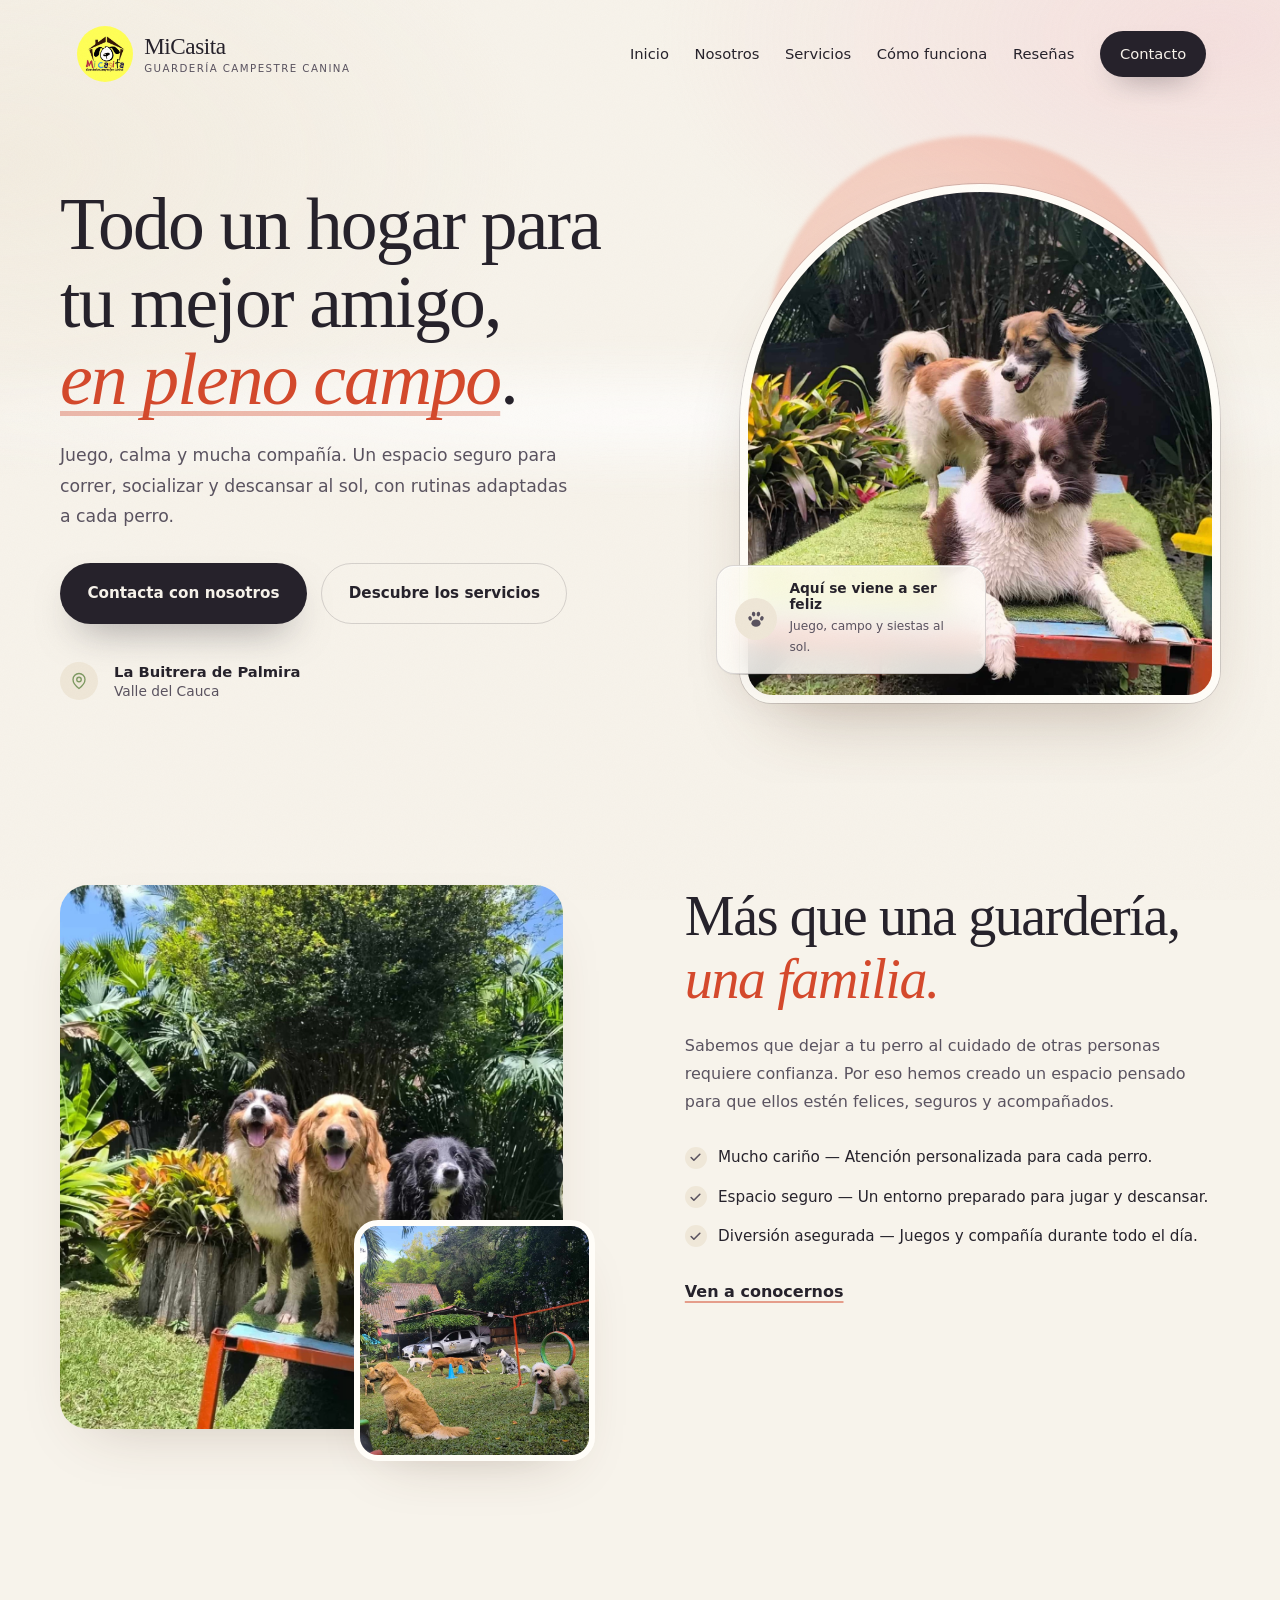
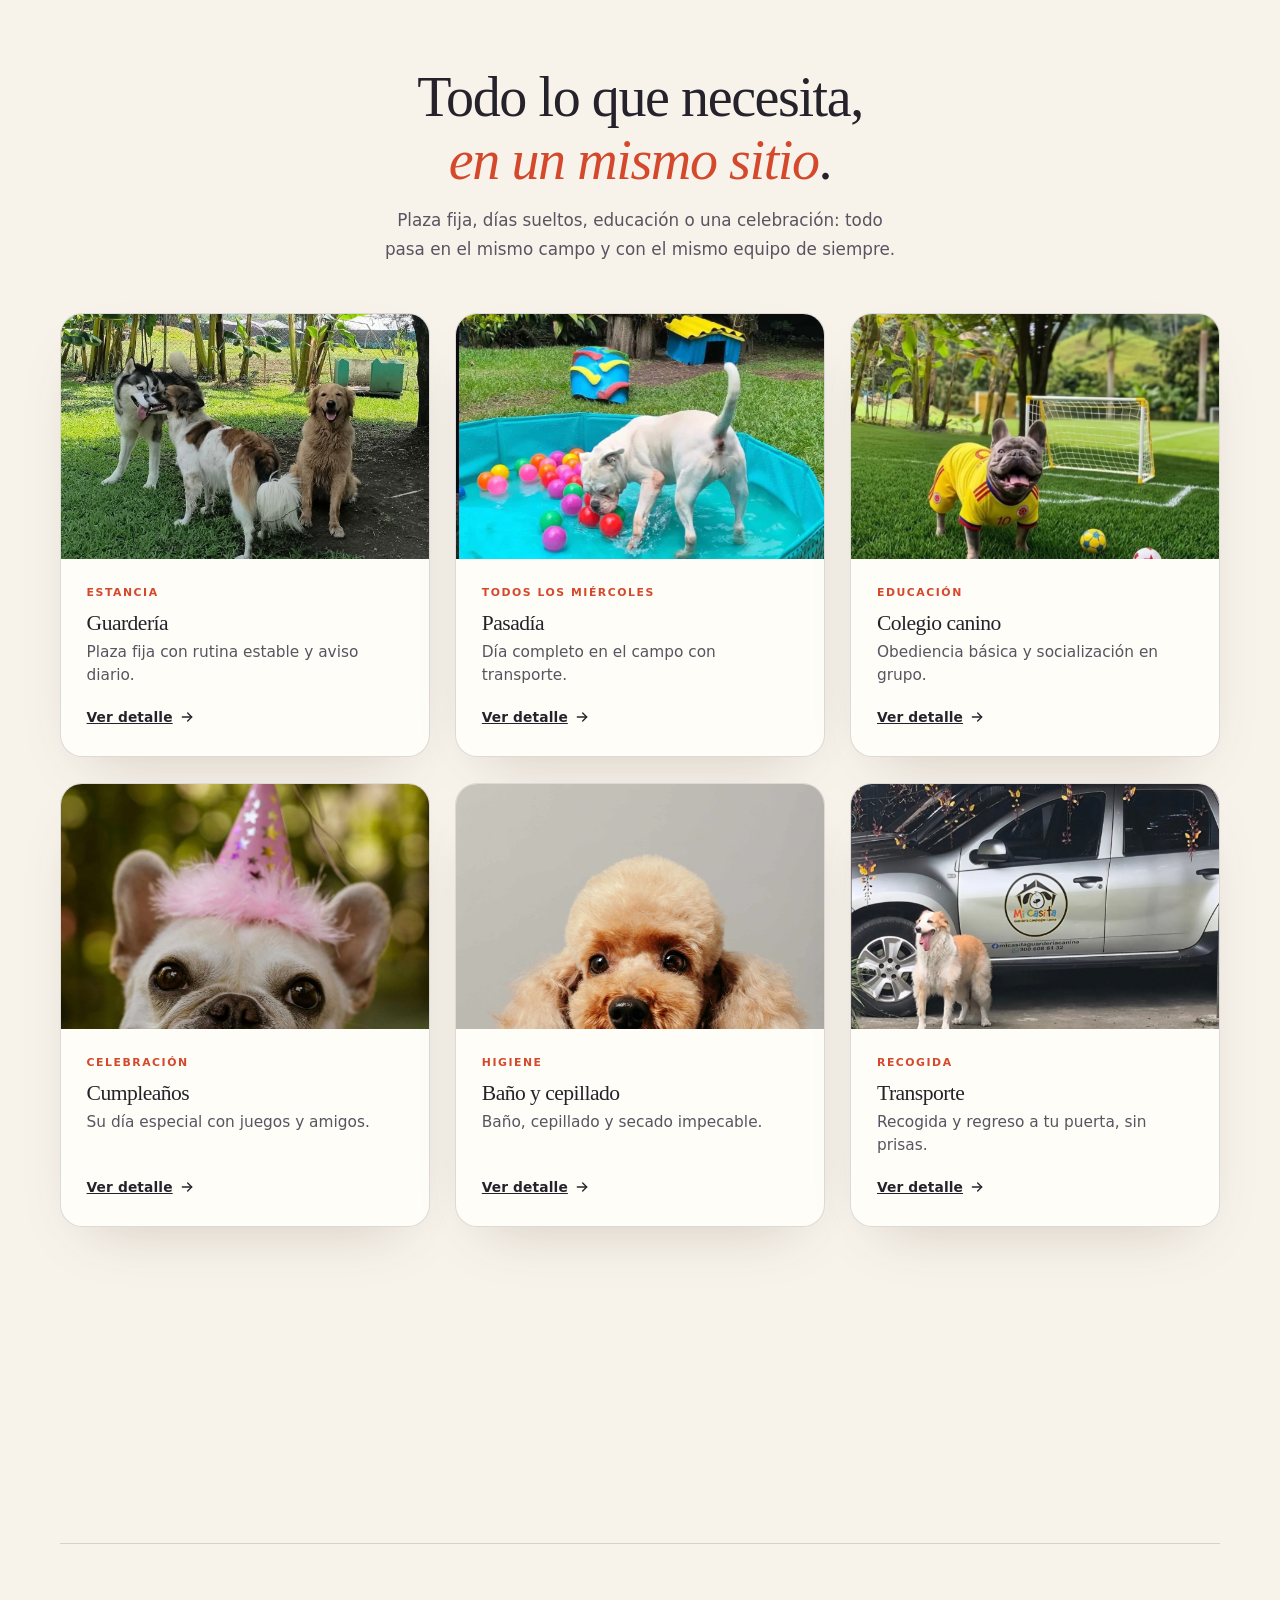
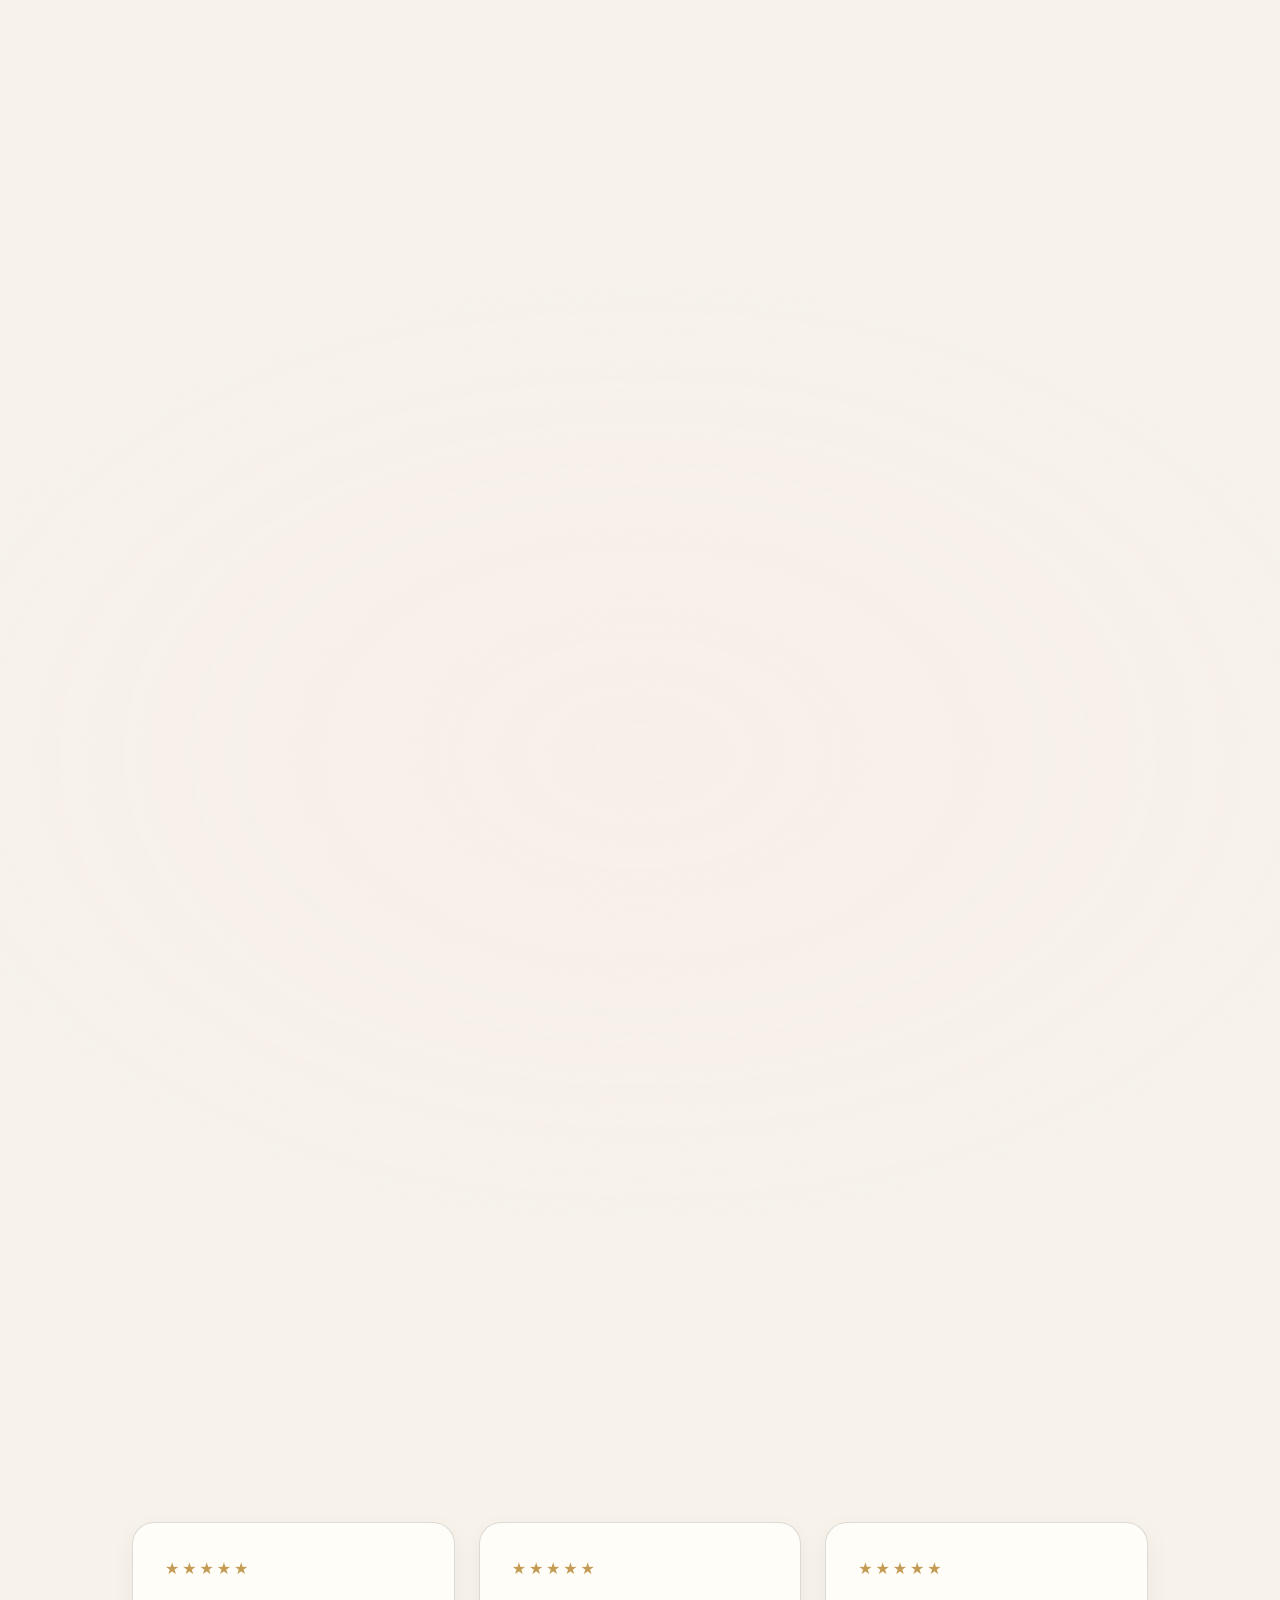
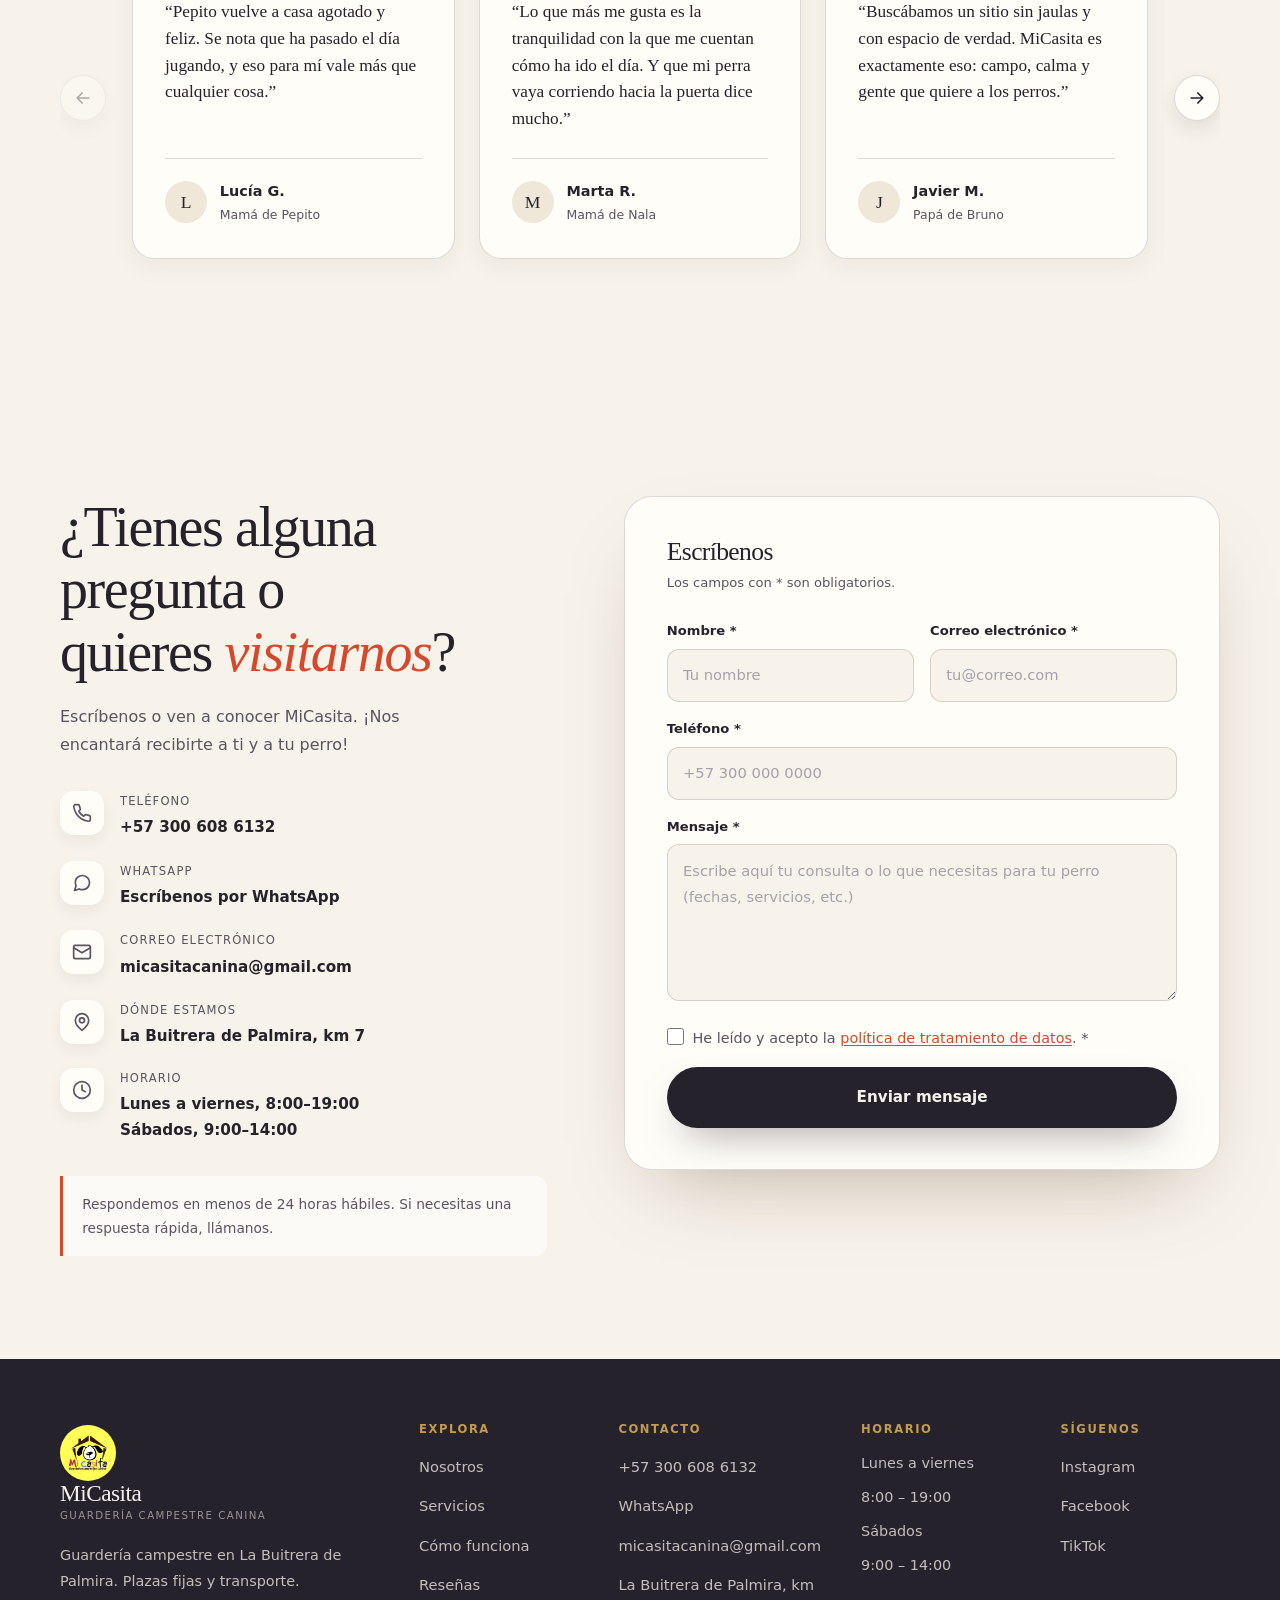
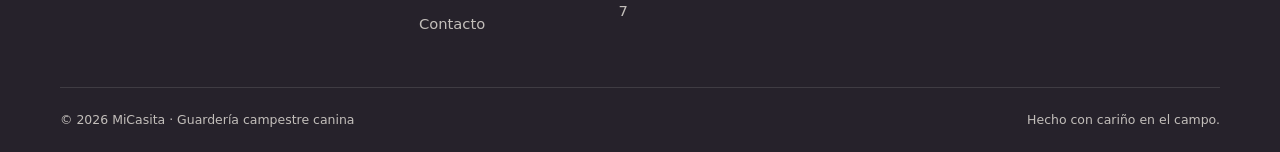
==== index.html @ db2c3cef "Web de MiCasita: portada, fichas de servicio y estilos" ====
<!DOCTYPE html>
<html lang="es">
<head>
  <meta charset="UTF-8">
  <meta name="viewport" content="width=device-width, initial-scale=1.0">
  <title>MiCasita · Guardería campestre canina en Palmira</title>
  <meta name="description" content="MiCasita es una guardería campestre canina en La Buitrera de Palmira, Valle del Cauca: días de campo, juego, cuidado y calma para tu perro.">
  <link rel="icon" href="imagenes/logo.jpeg" type="image/jpeg">
  <link rel="stylesheet" href="styles.css">
</head>
<body>
  <a class="skip-link" href="#contenido">Saltar al contenido</a>

  <!-- ===== Barra de navegación ===== -->
  <header class="header">
    <div class="container header__inner">
      <a class="logo" href="#inicio" aria-label="MiCasita, ir al inicio">
        <img class="logo__mark" src="imagenes/logo-circular.png" alt="" width="1564" height="1564">
        <span class="logo__text">
          <span class="logo__name">MiCasita</span>
          <span class="logo__tagline">Guardería campestre canina</span>
        </span>
      </a>

      <nav class="nav" id="menu-principal" aria-label="Navegación principal">
        <a href="#inicio">Inicio</a>
        <a href="#nosotros">Nosotros</a>
        <a href="#servicios">Servicios</a>
        <a href="#como-funciona">Cómo funciona</a>
        <a href="#resenas">Reseñas</a>
        <a class="nav__cta" href="#contacto">Contacto</a>
      </nav>

      <button class="nav-toggle" type="button" aria-expanded="false" aria-controls="menu-principal" aria-label="Abrir menú">
        <span class="nav-toggle__bar"></span>
        <span class="nav-toggle__bar"></span>
        <span class="nav-toggle__bar"></span>
      </button>
    </div>
  </header>

  <main id="contenido">
    <!-- ===== Hero ===== -->
    <section class="hero" id="inicio">
      <div class="container hero__grid">
        <div class="hero__content">
          <h1>Todo un hogar para tu mejor amigo, <span class="titulo-acento">en pleno campo</span>.</h1>
          <p class="hero__text">
            Juego, calma y mucha compañía. Un espacio seguro para correr, socializar
            y descansar al sol, con rutinas adaptadas a cada perro.
          </p>

          <div class="hero__actions">
            <a class="button button--primary" href="#contacto">
              Contacta con nosotros
            </a>
            <a class="button button--ghost" href="#servicios">Descubre los servicios</a>
          </div>

          <div class="hero__trust">
            <span class="hero__pin" aria-hidden="true">
              <svg viewBox="0 0 24 24" fill="none" stroke="currentColor" stroke-width="1.8" stroke-linecap="round" stroke-linejoin="round">
                <path d="M20 10c0 6-8 12-8 12s-8-6-8-12a8 8 0 0 1 16 0Z"/>
                <circle cx="12" cy="10" r="3"/>
              </svg>
            </span>

            <p>
              <strong>La Buitrera de Palmira</strong>
              Valle del Cauca
            </p>
          </div>
        </div>

        <div class="hero__media">
          <figure class="hero__photo">
            <img src="imagenes/hero.jpg" alt="Dos perros de MiCasita descansando sobre una plataforma de césped en el jardín" width="1295" height="1400">
          </figure>
          <div class="hero__card">
            <span class="hero__card-icon" aria-hidden="true">
              <svg viewBox="0 0 24 24" fill="currentColor">
                <ellipse cx="12" cy="16.5" rx="5" ry="4"/>
                <ellipse cx="5.6" cy="11.3" rx="1.9" ry="2.5" transform="rotate(-20 5.6 11.3)"/>
                <ellipse cx="9.4" cy="6.6" rx="1.9" ry="2.6" transform="rotate(-8 9.4 6.6)"/>
                <ellipse cx="14.6" cy="6.6" rx="1.9" ry="2.6" transform="rotate(8 14.6 6.6)"/>
                <ellipse cx="18.4" cy="11.3" rx="1.9" ry="2.5" transform="rotate(20 18.4 11.3)"/>
              </svg>
            </span>
            <div>
              <strong>Aquí se viene a ser feliz</strong>
              <span>Juego, campo y siestas al sol.</span>
            </div>
          </div>
        </div>
      </div>

    </section>

    <!-- ===== Quiénes somos ===== -->
    <section class="section about" id="nosotros">
      <div class="container about__grid">
        <div class="about__media" data-reveal>
          <figure class="about__photo about__photo--main">
            <img src="imagenes/nosotros.jpg" alt="Tres perros felices posando juntos en el jardín de MiCasita" width="1110" height="1200" loading="lazy">
          </figure>
          <figure class="about__photo about__photo--small">
            <img src="imagenes/pasoapaso.jpg" alt="Varios perros jugando y socializando en el espacio exterior de MiCasita" loading="lazy">
          </figure>
        </div>

        <div class="about__content" data-reveal>
          <h2><span class="about__title-line">Más que una guardería,</span><span class="about__title-line titulo-acento">una familia.</span></h2>
          <p>
            Sabemos que dejar a tu perro al cuidado de otras personas requiere confianza.
            Por eso hemos creado un espacio pensado para que ellos estén felices, seguros
            y acompañados.
          </p>


          <ul class="about__list">
            <li>
              <span class="check" aria-hidden="true">
                <svg viewBox="0 0 24 24" fill="none" stroke="currentColor" stroke-width="3" stroke-linecap="round" stroke-linejoin="round">
                  <path d="M20 6 9 17l-5-5"/>
                </svg>
              </span>
              Mucho cariño — Atención personalizada para cada perro.
            </li>
            <li>
              <span class="check" aria-hidden="true">
                <svg viewBox="0 0 24 24" fill="none" stroke="currentColor" stroke-width="3" stroke-linecap="round" stroke-linejoin="round">
                  <path d="M20 6 9 17l-5-5"/>
                </svg>
              </span>
              Espacio seguro — Un entorno preparado para jugar y descansar.
            </li>
            <li>
              <span class="check" aria-hidden="true">
                <svg viewBox="0 0 24 24" fill="none" stroke="currentColor" stroke-width="3" stroke-linecap="round" stroke-linejoin="round">
                  <path d="M20 6 9 17l-5-5"/>
                </svg>
              </span>
              Diversión asegurada — Juegos y compañía durante todo el día.
            </li>
          </ul>

          <a class="text-link" href="#contacto">
            Ven a conocernos
          </a>
        </div>
      </div>
    </section>

    <!-- ===== Servicios ===== -->
    <section class="section services" id="servicios">
      <div class="container">
        <div class="section__head section__head--center" data-reveal>
          <div>
            <h2>Todo lo que necesita,<br><span class="titulo-acento">en un mismo sitio</span>.</h2>
          </div>
          <p class="section__intro">
            Plaza fija, días sueltos, educación o una celebración: todo pasa en el
            mismo campo y con el mismo equipo de siempre.
          </p>
        </div>

        <div class="services__grid">
          <article class="service-card" data-reveal>
            <figure>
              <img src="imagenes/guarderia.jpg" alt="Perro sonriendo en el jardín de MiCasita" width="1200" height="927" loading="lazy">
            </figure>
            <div class="service-card__body">
              <span class="service-card__tag">Estancia</span>
              <h3>Guardería</h3>
              <p>Plaza fija con rutina estable y aviso diario.</p>
              <a class="service-card__link" href="servicio-guarderia.html" aria-label="Ver el detalle de Guardería">
                Ver detalle
                <svg viewBox="0 0 24 24" fill="none" stroke="currentColor" stroke-width="2" stroke-linecap="round" stroke-linejoin="round" aria-hidden="true">
                  <path d="M5 12h14"/>
                  <path d="m13 6 6 6-6 6"/>
                </svg>
              </a>
            </div>
          </article>

          <article class="service-card" data-reveal>
            <figure>
              <img src="imagenes/pasadia.jpg" alt="Perro jugando en una piscina de bolas en MiCasita" width="962" height="1000" loading="lazy">
            </figure>
            <div class="service-card__body">
              <span class="service-card__tag">Todos los miércoles</span>
              <h3>Pasadía</h3>
              <p>Día completo en el campo con transporte.</p>
              <a class="service-card__link" href="servicio-pasadia.html" aria-label="Ver el detalle de Pasadía">
                Ver detalle
                <svg viewBox="0 0 24 24" fill="none" stroke="currentColor" stroke-width="2" stroke-linecap="round" stroke-linejoin="round" aria-hidden="true">
                  <path d="M5 12h14"/>
                  <path d="m13 6 6 6-6 6"/>
                </svg>
              </a>
            </div>
          </article>

          <article class="service-card" data-reveal>
            <figure>
              <img src="imagenes/colegio.jpg" alt="Perro con camiseta amarilla en el campo de juego de MiCasita" width="1000" height="844" loading="lazy">
            </figure>
            <div class="service-card__body">
              <span class="service-card__tag">Educación</span>
              <h3>Colegio canino</h3>
              <p>Obediencia básica y socialización en grupo.</p>
              <a class="service-card__link" href="servicio-colegio-canino.html" aria-label="Ver el detalle de Colegio canino">
                Ver detalle
                <svg viewBox="0 0 24 24" fill="none" stroke="currentColor" stroke-width="2" stroke-linecap="round" stroke-linejoin="round" aria-hidden="true">
                  <path d="M5 12h14"/>
                  <path d="m13 6 6 6-6 6"/>
                </svg>
              </a>
            </div>
          </article>

          <article class="service-card" data-reveal>
            <figure>
              <img src="imagenes/cumpleanos.jpg" alt="Perro con un gorro de cumpleaños celebrando su día" width="669" height="1000" loading="lazy">
            </figure>
            <div class="service-card__body">
              <span class="service-card__tag">Celebración</span>
              <h3>Cumpleaños</h3>
              <p>Su día especial con juegos y amigos.</p>
              <a class="service-card__link" href="servicio-cumpleanos.html" aria-label="Ver el detalle de Cumpleaños">
                Ver detalle
                <svg viewBox="0 0 24 24" fill="none" stroke="currentColor" stroke-width="2" stroke-linecap="round" stroke-linejoin="round" aria-hidden="true">
                  <path d="M5 12h14"/>
                  <path d="m13 6 6 6-6 6"/>
                </svg>
              </a>
            </div>
          </article>

          <article class="service-card" data-reveal>
            <figure>
              <img src="imagenes/bano.jpg" alt="Perro recién peinado después de su baño en MiCasita" width="666" height="1000" loading="lazy">
            </figure>
            <div class="service-card__body">
              <span class="service-card__tag">Higiene</span>
              <h3>Baño y cepillado</h3>
              <p>Baño, cepillado y secado impecable.</p>
              <a class="service-card__link" href="servicio-bano-cepillado.html" aria-label="Ver el detalle de Baño y cepillado">
                Ver detalle
                <svg viewBox="0 0 24 24" fill="none" stroke="currentColor" stroke-width="2" stroke-linecap="round" stroke-linejoin="round" aria-hidden="true">
                  <path d="M5 12h14"/>
                  <path d="m13 6 6 6-6 6"/>
                </svg>
              </a>
            </div>
          </article>

          <article class="service-card" data-reveal>
            <figure>
              <img src="imagenes/transporte.jpg" alt="Camioneta de MiCasita aparcada junto al campo donde juegan los perros" width="1200" height="962" loading="lazy">
            </figure>
            <div class="service-card__body">
              <span class="service-card__tag">Recogida</span>
              <h3>Transporte</h3>
              <p>Recogida y regreso a tu puerta, sin prisas.</p>
              <a class="service-card__link" href="servicio-transporte.html" aria-label="Ver el detalle de Transporte">
                Ver detalle
                <svg viewBox="0 0 24 24" fill="none" stroke="currentColor" stroke-width="2" stroke-linecap="round" stroke-linejoin="round" aria-hidden="true">
                  <path d="M5 12h14"/>
                  <path d="m13 6 6 6-6 6"/>
                </svg>
              </a>
            </div>
          </article>
        </div>
      </div>
    </section>

    <!-- ===== Beneficios ===== -->
    <section class="section benefits">
      <div class="container">
        <div class="section__head section__head--center" data-reveal>
          <h2>Así son sus días <span class="titulo-acento">en el campo</span>.</h2>
        </div>

        <ul class="feature-grid">
          <li data-reveal>
            <article class="feature-card">
              <span class="feature-card__icon" aria-hidden="true">
                <svg viewBox="0 0 24 24" fill="none" stroke="currentColor" stroke-width="1.8" stroke-linecap="round" stroke-linejoin="round">
                  <path d="M7 16a4 4 0 0 1-.6-7.95 5 5 0 0 1 9.7 1.1A3.5 3.5 0 0 1 17 16H7Z"/>
                  <path d="M12 16v5"/>
                </svg>
              </span>
              <h3>Amplios espacios verdes</h3>
              <p>Campo abierto para correr, explorar y descansar a la sombra.</p>
            </article>
          </li>

          <li data-reveal>
            <article class="feature-card">
              <span class="feature-card__icon" aria-hidden="true">
                <svg viewBox="0 0 24 24" fill="none" stroke="currentColor" stroke-width="1.8" stroke-linecap="round" stroke-linejoin="round">
                  <path d="M20.8 5.9a5 5 0 0 0-7.1 0L12 7.6l-1.7-1.7a5 5 0 0 0-7.1 7.1L12 21l8.8-8a5 5 0 0 0 0-7.1Z"/>
                </svg>
              </span>
              <h3>Rutinas adaptadas</h3>
              <p>Grupos pequeños y actividad ajustada a su edad y su energía.</p>
            </article>
          </li>

          <li data-reveal>
            <article class="feature-card">
              <span class="feature-card__icon" aria-hidden="true">
                <svg viewBox="0 0 24 24" fill="currentColor">
                  <ellipse cx="12" cy="16.5" rx="5" ry="4"/>
                  <ellipse cx="5.6" cy="11.3" rx="1.9" ry="2.5" transform="rotate(-20 5.6 11.3)"/>
                  <ellipse cx="9.4" cy="6.6" rx="1.9" ry="2.6" transform="rotate(-8 9.4 6.6)"/>
                  <ellipse cx="14.6" cy="6.6" rx="1.9" ry="2.6" transform="rotate(8 14.6 6.6)"/>
                  <ellipse cx="18.4" cy="11.3" rx="1.9" ry="2.5" transform="rotate(20 18.4 11.3)"/>
                </svg>
              </span>
              <h3>Juegos, socialización y mucho cariño</h3>
              <p>Juego con otros perros y mimos de sobra durante todo el día.</p>
            </article>
          </li>

          <li data-reveal>
            <article class="feature-card">
              <span class="feature-card__icon" aria-hidden="true">
                <svg viewBox="0 0 24 24" fill="none" stroke="currentColor" stroke-width="1.8" stroke-linecap="round" stroke-linejoin="round">
                  <path d="M14.5 5h-5L8 7H5a2 2 0 0 0-2 2v9a2 2 0 0 0 2 2h14a2 2 0 0 0 2-2V9a2 2 0 0 0-2-2h-3l-1.5-2Z"/>
                  <circle cx="12" cy="13" r="3.5"/>
                </svg>
              </span>
              <h3>Te enviamos fotos y videos</h3>
              <p>Al final del día recibes imágenes suyas para ver cómo lo ha pasado.</p>
            </article>
          </li>
        </ul>
      </div>
    </section>

    <!-- ===== Cómo funciona ===== -->
    <section class="section how" id="como-funciona">
      <div class="container how__grid">
        <div class="how__media" data-reveal>
          <img src="imagenes/pasoapaso.jpg" alt="Perros corriendo y jugando juntos en el campo de MiCasita" loading="lazy">
        </div>

        <div class="how__content" data-reveal>
          <h2>Cómo funciona, <span class="titulo-acento">paso a paso</span>.</h2>
          <p class="how__intro">
            Sin letra pequeña. Nos cuentas qué necesita tu perro, lo conocemos,
            viene un día de prueba gratis y, si encaja, eliges sus días.
          </p>

          <ol class="steps">
            <li>
              <span class="steps__num" aria-hidden="true">01</span>
              <div>
                <h3>Escríbenos</h3>
                <p>Cuéntanos su edad, su carácter y los días que necesitas. Respondemos en menos de 24 horas hábiles.</p>
              </div>
            </li>
            <li>
              <span class="steps__num" aria-hidden="true">02</span>
              <div>
                <h3>Visita y horarios</h3>
                <p>Ven con él a La Buitrera unos 30 minutos. Te enseñamos el espacio, las rutinas y los precios.</p>
              </div>
            </li>
            <li>
              <span class="steps__num" aria-hidden="true">03</span>
              <div>
                <h3>Día de prueba</h3>
                <p>Una jornada corta y gratuita, sin transporte. Lo traes tú y al recogerlo te contamos cómo ha ido.</p>
              </div>
            </li>
            <li>
              <span class="steps__num" aria-hidden="true">04</span>
              <div>
                <h3>Elige sus días</h3>
                <p>Fijamos plaza, pasadías y, si lo necesitas, transporte. Los cambios se avisan por WhatsApp.</p>
              </div>
            </li>
          </ol>

          <a class="button button--honey" href="#contacto">Quiero empezar</a>
        </div>
      </div>
    </section>

    <!-- ===== Reseñas ===== -->
    <section class="section reviews" id="resenas">
      <div class="container">
        <div class="section__head section__head--center" data-reveal>
          <h2>Familias que ya son <span class="titulo-acento">de la casa</span>.</h2>
          <p class="section__intro">
            Opiniones de personas que confiaron en nosotros y de perros
            que ahora vienen con ganas.
          </p>
        </div>

        <div class="carousel">
          <div class="carousel__track" id="reviews-track" role="region" aria-roledescription="carrusel" aria-label="Reseñas de clientes" tabindex="0">
            <figure class="review">
              <div class="review__stars" aria-hidden="true">★★★★★</div>
              <span class="sr-only">5 de 5 estrellas</span>
              <blockquote>
                “Pepito vuelve a casa agotado y feliz. Se nota que ha pasado el día
                jugando, y eso para mí vale más que cualquier cosa.”
              </blockquote>
              <figcaption>
                <span class="review__avatar" aria-hidden="true">L</span>
                <div>
                  <strong>Lucía G.</strong>
                  <span>Mamá de Pepito</span>
                </div>
              </figcaption>
            </figure>

            <figure class="review">
              <div class="review__stars" aria-hidden="true">★★★★★</div>
              <span class="sr-only">5 de 5 estrellas</span>
              <blockquote>
                “Lo que más me gusta es la tranquilidad con la que me cuentan cómo
                ha ido el día. Y que mi perra vaya corriendo hacia la puerta dice mucho.”
              </blockquote>
              <figcaption>
                <span class="review__avatar" aria-hidden="true">M</span>
                <div>
                  <strong>Marta R.</strong>
                  <span>Mamá de Nala</span>
                </div>
              </figcaption>
            </figure>

            <figure class="review">
              <div class="review__stars" aria-hidden="true">★★★★★</div>
              <span class="sr-only">5 de 5 estrellas</span>
              <blockquote>
                “Buscábamos un sitio sin jaulas y con espacio de verdad. MiCasita
                es exactamente eso: campo, calma y gente que quiere a los perros.”
              </blockquote>
              <figcaption>
                <span class="review__avatar" aria-hidden="true">J</span>
                <div>
                  <strong>Javier M.</strong>
                  <span>Papá de Bruno</span>
                </div>
              </figcaption>
            </figure>

            <figure class="review">
              <div class="review__stars" aria-hidden="true">★★★★★</div>
              <span class="sr-only">5 de 5 estrellas</span>
              <blockquote>
                “Es la primera vez que dejo a Lola y no he podido estar más
                tranquila. Me contaron cómo había ido el día y volvió feliz.”
              </blockquote>
              <figcaption>
                <span class="review__avatar" aria-hidden="true">C</span>
                <div>
                  <strong>Carmen P.</strong>
                  <span>Mamá de Lola</span>
                </div>
              </figcaption>
            </figure>

            <figure class="review">
              <div class="review__stars" aria-hidden="true">★★★★★</div>
              <span class="sr-only">5 de 5 estrellas</span>
              <blockquote>
                “Un sitio precioso y un trato increíble. Se nota que aman lo que
                hacen y que los perros están a gusto.”
              </blockquote>
              <figcaption>
                <span class="review__avatar" aria-hidden="true">D</span>
                <div>
                  <strong>Diego S.</strong>
                  <span>Papá de Rocco</span>
                </div>
              </figcaption>
            </figure>

            <figure class="review">
              <div class="review__stars" aria-hidden="true">★★★★★</div>
              <span class="sr-only">5 de 5 estrellas</span>
              <blockquote>
                “Canela es mayor y necesita calma. Se adaptaron a su ritmo desde
                el primer día y eso se agradece muchísimo.”
              </blockquote>
              <figcaption>
                <span class="review__avatar" aria-hidden="true">E</span>
                <div>
                  <strong>Elena V.</strong>
                  <span>Mamá de Canela</span>
                </div>
              </figcaption>
            </figure>
          </div>

          <div class="carousel__controls">
            <button type="button" class="carousel__button carousel__button--prev" aria-label="Reseña anterior" aria-controls="reviews-track">
              <svg viewBox="0 0 24 24" fill="none" stroke="currentColor" stroke-width="2" stroke-linecap="round" stroke-linejoin="round" aria-hidden="true">
                <path d="M19 12H5M11 18l-6-6 6-6"/>
              </svg>
            </button>
            <button type="button" class="carousel__button carousel__button--next" aria-label="Reseña siguiente" aria-controls="reviews-track">
              <svg viewBox="0 0 24 24" fill="none" stroke="currentColor" stroke-width="2" stroke-linecap="round" stroke-linejoin="round" aria-hidden="true">
                <path d="M5 12h14M13 6l6 6-6 6"/>
              </svg>
            </button>
          </div>
        </div>
      </div>
    </section>

    <!-- ===== Contacto ===== -->
    <section class="section contact" id="contacto">
      <div class="container contact__grid">
        <div class="contact__info" data-reveal>
          <h2>¿Tienes alguna pregunta o quieres <span class="titulo-acento">visitarnos</span>?</h2>
          <p>
            Escríbenos o ven a conocer MiCasita. ¡Nos encantará
            recibirte a ti y a tu perro!
          </p>

          <ul class="contact__details">
            <li>
              <span class="contact__icon" aria-hidden="true">
                <svg viewBox="0 0 24 24" fill="none" stroke="currentColor" stroke-width="2" stroke-linecap="round" stroke-linejoin="round">
                  <path d="M22 16.92v3a2 2 0 0 1-2.18 2 19.79 19.79 0 0 1-8.63-3.07 19.5 19.5 0 0 1-6-6 19.79 19.79 0 0 1-3.07-8.67A2 2 0 0 1 4.11 2h3a2 2 0 0 1 2 1.72c.13.96.36 1.9.7 2.81a2 2 0 0 1-.45 2.11L8.09 9.91a16 16 0 0 0 6 6l1.27-1.27a2 2 0 0 1 2.11-.45c.91.34 1.85.57 2.81.7A2 2 0 0 1 22 16.92z"/>
                </svg>
              </span>
              <div>
                <span>Teléfono</span>
                <a href="tel:+573006086132">+57 300 608 6132</a>
              </div>
            </li>
            <li>
              <span class="contact__icon" aria-hidden="true">
                <svg viewBox="0 0 24 24" fill="none" stroke="currentColor" stroke-width="2" stroke-linecap="round" stroke-linejoin="round">
                  <path d="M21 11.5a8.38 8.38 0 0 1-.9 3.8 8.5 8.5 0 0 1-7.6 4.7 8.38 8.38 0 0 1-3.8-.9L3 21l1.9-5.7a8.38 8.38 0 0 1-.9-3.8 8.5 8.5 0 0 1 4.7-7.6 8.38 8.38 0 0 1 3.8-.9h.5a8.48 8.48 0 0 1 8 8z"/>
                </svg>
              </span>
              <div>
                <span>WhatsApp</span>
                <a href="https://wa.me/573006086132" target="_blank" rel="noopener noreferrer">Escríbenos por WhatsApp</a>
              </div>
            </li>
            <li>
              <span class="contact__icon" aria-hidden="true">
                <svg viewBox="0 0 24 24" fill="none" stroke="currentColor" stroke-width="2" stroke-linecap="round" stroke-linejoin="round">
                  <rect x="2" y="4" width="20" height="16" rx="2"/>
                  <path d="m22 7-10 6L2 7"/>
                </svg>
              </span>
              <div>
                <span>Correo electrónico</span>
                <a href="mailto:micasitacanina@gmail.com">micasitacanina@gmail.com</a>
              </div>
            </li>
            <li>
              <span class="contact__icon" aria-hidden="true">
                <svg viewBox="0 0 24 24" fill="none" stroke="currentColor" stroke-width="2" stroke-linecap="round" stroke-linejoin="round">
                  <path d="M20 10c0 6-8 12-8 12s-8-6-8-12a8 8 0 0 1 16 0Z"/>
                  <circle cx="12" cy="10" r="3"/>
                </svg>
              </span>
              <div>
                <span>Dónde estamos</span>
                <p><a href="https://www.google.com/maps/search/?api=1&query=La+Buitrera+de+Palmira,+km+7,+Palmira,+Valle+del+Cauca" target="_blank" rel="noopener noreferrer">La Buitrera de Palmira, km 7</a></p>
              </div>
            </li>
            <li>
              <span class="contact__icon" aria-hidden="true">
                <svg viewBox="0 0 24 24" fill="none" stroke="currentColor" stroke-width="2" stroke-linecap="round" stroke-linejoin="round">
                  <circle cx="12" cy="12" r="10"/>
                  <path d="M12 6v6l4 2"/>
                </svg>
              </span>
              <div>
                <span>Horario</span>
                <p>Lunes a viernes, 8:00–19:00<br>Sábados, 9:00–14:00</p>
              </div>
            </li>
          </ul>

          <div class="contact__note">
            <p>Respondemos en menos de 24 horas hábiles. Si necesitas una respuesta rápida, llámanos.</p>
          </div>
        </div>

        <div class="contact__form-wrap" data-reveal>
          <form class="contact__form" id="contact-form" novalidate>
            <h3>Escríbenos</h3>
            <p class="contact__form-intro">Los campos con * son obligatorios.</p>

            <div class="form-row">
              <div class="field">
                <label for="nombre">Nombre <span aria-hidden="true">*</span></label>
                <input type="text" id="nombre" name="nombre" autocomplete="name" placeholder="Tu nombre" aria-describedby="error-nombre" required>
                <p class="field__error" id="error-nombre" aria-live="polite"></p>
              </div>

              <div class="field">
                <label for="correo">Correo electrónico <span aria-hidden="true">*</span></label>
                <input type="email" id="correo" name="correo" autocomplete="email" placeholder="tu@correo.com" aria-describedby="error-correo" required>
                <p class="field__error" id="error-correo" aria-live="polite"></p>
              </div>
            </div>

            <div class="field">
              <label for="telefono">Teléfono <span aria-hidden="true">*</span></label>
              <input type="tel" id="telefono" name="telefono" autocomplete="tel" placeholder="+57 300 000 0000" aria-describedby="error-telefono" required>
              <p class="field__error" id="error-telefono" aria-live="polite"></p>
            </div>

            <div class="field">
              <label for="mensaje">Mensaje <span aria-hidden="true">*</span></label>
              <textarea id="mensaje" name="mensaje" rows="5" placeholder="Escribe aquí tu consulta o lo que necesitas para tu perro (fechas, servicios, etc.)" aria-describedby="error-mensaje" required></textarea>
              <p class="field__error" id="error-mensaje" aria-live="polite"></p>
            </div>

            <div class="field field--check">
              <label class="check-line" for="acepto">
                <input type="checkbox" id="acepto" name="acepto" aria-describedby="error-acepto" required>
                <span>He leído y acepto la <a href="politica-de-datos.html">política de tratamiento de datos</a>. <span aria-hidden="true">*</span></span>
              </label>
              <p class="field__error" id="error-acepto" aria-live="polite"></p>
            </div>

            <button type="submit" class="button button--primary button--full">
              Enviar mensaje
            </button>

            <div class="form__success" id="form-success" role="status" aria-live="polite" tabindex="-1" hidden>
              <svg viewBox="0 0 24 24" fill="none" stroke="currentColor" stroke-width="2.5" stroke-linecap="round" stroke-linejoin="round" aria-hidden="true">
                <path d="M20 6 9 17l-5-5"/>
              </svg>
              <p id="success-text"></p>
            </div>
          </form>
        </div>
      </div>
    </section>
  </main>

  <!-- ===== Pie de página ===== -->
  <footer class="footer">
    <div class="container footer__grid">
      <div class="footer__brand">
        <a class="logo logo--footer" href="#inicio" aria-label="MiCasita, ir al inicio">
          <img class="logo__mark" src="imagenes/logo-circular.png" alt="" width="1564" height="1564">
          <span class="logo__text">
            <span class="logo__name">MiCasita</span>
            <span class="logo__tagline">Guardería campestre canina</span>
          </span>
        </a>
        <p>
          Guardería campestre en La Buitrera de Palmira.
          Plazas fijas y transporte.
        </p>
      </div>

      <div>
        <h3>Explora</h3>
        <ul>
          <li><a href="#nosotros">Nosotros</a></li>
          <li><a href="#servicios">Servicios</a></li>
          <li><a href="#como-funciona">Cómo funciona</a></li>
          <li><a href="#resenas">Reseñas</a></li>
          <li><a href="#contacto">Contacto</a></li>
        </ul>
      </div>

      <div>
        <h3>Contacto</h3>
        <ul>
          <li><a href="tel:+573006086132">+57 300 608 6132</a></li>
          <li><a href="https://wa.me/573006086132" target="_blank" rel="noopener noreferrer">WhatsApp</a></li>
          <li><a href="mailto:micasitacanina@gmail.com">micasitacanina@gmail.com</a></li>
          <li><a href="https://www.google.com/maps/search/?api=1&query=La+Buitrera+de+Palmira,+km+7,+Palmira,+Valle+del+Cauca" target="_blank" rel="noopener noreferrer">La Buitrera de Palmira, km 7</a></li>
        </ul>
      </div>

      <div>
        <h3>Horario</h3>
        <ul>
          <li>Lunes a viernes</li>
          <li>8:00 – 19:00</li>
          <li>Sábados</li>
          <li>9:00 – 14:00</li>
        </ul>
      </div>

      <div>
        <h3>Síguenos</h3>
        <ul class="footer__social">
          <li><a href="https://www.instagram.com/micasitacanina/" target="_blank" rel="noopener noreferrer">Instagram</a></li>
          <li><a href="https://www.facebook.com/micasitaguarderiacanina/?ref=NONE_xav_ig_profile_page_web#" target="_blank" rel="noopener noreferrer">Facebook</a></li>
          <li><a href="https://www.tiktok.com/search?q=micasitacanina&t=1794128139464" target="_blank" rel="noopener noreferrer">TikTok</a></li>
        </ul>
      </div>
    </div>
    <div class="container footer__bottom">
      <p>© 2026 MiCasita · Guardería campestre canina</p>
      <p>Hecho con cariño en el campo.</p>
    </div>
  </footer>

  <script src="app.js"></script>
</body>
</html>
---- styles.css ----
/* ============================================================
   MiCasita · Guardería campestre canina
   Estilos generales, componentes y diseño adaptable.
   ============================================================ */

/* ---------- 1. Variables y ajustes básicos ---------- */
:root {
  /* Paleta de papel y tinta */
  --papel: #f7f3eb;
  --papel-hondo: #efe7d8;
  --tarjeta: #fffdf8;
  --tinta: #26222b;
  --tinta-suave: #5a5360;
  --tinta-tenue: #8c8490;

  /* Acentos */
  --bermellon: #d4492c;
  --bermellon-suave: #f6d9cf;
  --rosa: #f2b9c6;
  --rosa-suave: #fbe9ed;
  --oliva: #7e9a62;
  --oro: #c39b52;

  /* Nombres anteriores, ahora apuntan a la paleta nueva */
  --crema: var(--papel);
  --blanco: var(--tarjeta);
  --arena: var(--papel-hondo);
  --verde-suave: var(--papel-hondo);
  --verde-bosque: var(--tinta);
  --verde: var(--tinta-suave);
  --miel: var(--bermellon);
  --amarillo-logo: var(--bermellon);
  --terracota: var(--bermellon);
  --coral: var(--bermellon);

  --borde: rgba(38, 34, 43, 0.16);
  --sombra: 0 1px 0 #fffc inset, 0 24px 60px -32px rgba(84, 52, 30, 0.28);
  --sombra-alta: 0 1px 0 #fffc inset, 0 36px 80px -36px rgba(84, 52, 30, 0.38);
  --radio: 22px;
  --container: 1160px;

  /* Curvas de animación */
  --curva: cubic-bezier(0.16, 1, 0.3, 1);
  --curva-suave: cubic-bezier(0.65, 0, 0.35, 1);
}

* {
  box-sizing: border-box;
}

html {
  scroll-behavior: smooth;
  background: var(--papel);
}

body {
  margin: 0;
  font-family: "Avenir Next", "Hiragino Maru Gothic ProN", "Segoe UI", system-ui, -apple-system, sans-serif;
  color: var(--tinta);
  background: transparent;
  line-height: 1.75;
  overflow-x: clip;
  -webkit-font-smoothing: antialiased;
}

/* Luz de fondo difusa: una sola mancha cálida arriba a la derecha sobre el papel. */
body::after {
  content: "";
  position: fixed;
  inset: 0;
  z-index: -1;
  pointer-events: none;
  background:
    radial-gradient(70% 55% at 95% 4%, rgba(242, 185, 198, 0.32), transparent 62%),
    radial-gradient(60% 50% at 0% 18%, rgba(239, 231, 216, 0.55), transparent 70%);
}

/* Textura de papel: un ruido muy suave sobre toda la página. */
body::before {
  content: "";
  position: fixed;
  inset: 0;
  z-index: 100;
  pointer-events: none;
  opacity: 0.32;
  mix-blend-mode: multiply;
  background-image: url("data:image/svg+xml,%3Csvg xmlns='http://www.w3.org/2000/svg' width='220' height='220'%3E%3Cfilter id='n'%3E%3CfeTurbulence type='fractalNoise' baseFrequency='0.85' numOctaves='3' stitchTiles='stitch'/%3E%3CfeColorMatrix values='0 0 0 0 0.45 0 0 0 0 0.36 0 0 0 0 0.27 0 0 0 0.09 0'/%3E%3C/filter%3E%3Crect width='100%25' height='100%25' filter='url(%23n)'/%3E%3C/svg%3E");
}

img {
  display: block;
  max-width: 100%;
}

h1,
h2,
h3 {
  margin: 0 0 1rem;
  font-family: Georgia, "Times New Roman", serif;
  font-weight: 400;
  line-height: 1.12;
  letter-spacing: -0.025em;
  text-wrap: balance;
}

h1,
h2 {
  color: var(--verde-bosque);
}

h1 {
  font-size: clamp(2.9rem, 6vw, 4.6rem);
  line-height: 1.05;
}

h2 {
  font-size: clamp(2.3rem, 4.4vw, 3.5rem);
}

h3 {
  font-size: 1.35rem;
}

p {
  margin: 0 0 1rem;
}

a {
  color: inherit;
}

em {
  font-style: italic;
}

.titulo-acento {
  color: var(--coral);
  font-style: italic;
}

button,
input,
textarea {
  font: inherit;
}

[hidden] {
  display: none !important;
}

:focus-visible {
  outline: 2px solid var(--bermellon);
  outline-offset: 3px;
  border-radius: 6px;
}

::selection {
  background: var(--rosa);
  color: var(--tinta);
}

section[id] {
  scroll-margin-top: 100px;
}

.container {
  width: min(calc(100% - 2.5rem), var(--container));
  margin-inline: auto;
}

.sr-only {
  position: absolute;
  width: 1px;
  height: 1px;
  padding: 0;
  margin: -1px;
  overflow: hidden;
  clip: rect(0, 0, 0, 0);
  white-space: nowrap;
  border: 0;
}

.skip-link {
  position: absolute;
  top: -100px;
  left: 1rem;
  z-index: 100;
  padding: 0.75rem 1rem;
  border-radius: 999px;
  background: var(--verde-bosque);
  color: var(--crema);
  text-decoration: none;
  font-weight: 600;
}

.skip-link:focus {
  top: 1rem;
}

/* ---------- 2. Barra de navegación ---------- */
.header {
  position: sticky;
  top: 0;
  z-index: 50;
  padding-top: 14px;
  background: transparent;
}

.header__inner {
  display: flex;
  align-items: center;
  justify-content: space-between;
  gap: 1.5rem;
  padding: 0.7rem 0.8rem 0.7rem 1rem;
  border: 1px solid transparent;
  border-radius: 999px;
  transition: background 0.5s var(--curva), border-color 0.5s var(--curva),
    box-shadow 0.5s var(--curva);
}

/* Al desplazarse, la cabecera se convierte en una píldora de cristal. */
.header.is-scrolled .header__inner {
  border-color: var(--borde);
  background: rgba(255, 253, 248, 0.78);
  box-shadow: 0 16px 40px -28px rgba(84, 52, 30, 0.45);
  -webkit-backdrop-filter: blur(16px) saturate(150%);
  backdrop-filter: blur(16px) saturate(150%);
}

.logo {
  display: inline-flex;
  align-items: center;
  gap: 0.7rem;
  text-decoration: none;
}

.logo__mark {
  width: 56px;
  height: 56px;
  flex-shrink: 0;
  border-radius: 50%;
  background: var(--amarillo-logo);
  object-fit: cover;
}

.logo__text {
  display: flex;
  flex-direction: column;
  line-height: 1.1;
}

.logo__name {
  font-family: Georgia, "Times New Roman", serif;
  font-size: 1.45rem;
  letter-spacing: -0.02em;
  color: var(--verde-bosque);
}

.logo__tagline {
  margin-top: 0.25rem;
  font-size: 0.64rem;
  text-transform: uppercase;
  letter-spacing: 0.14em;
  color: var(--tinta-suave);
}

.nav {
  display: flex;
  align-items: center;
  gap: 1.6rem;
}

.nav a {
  position: relative;
  padding: 0.25rem 0;
  font-size: 0.92rem;
  font-weight: 500;
  text-decoration: none;
}

.nav a:not(.nav__cta)::after {
  content: "";
  position: absolute;
  right: 0;
  bottom: -2px;
  left: 0;
  height: 1px;
  background: var(--oro);
  transform: scaleX(0);
  transform-origin: left;
  transition: transform 0.5s var(--curva);
}

.nav a:not(.nav__cta):hover::after,
.nav a:not(.nav__cta):focus-visible::after {
  transform: scaleX(1);
}

.nav__cta {
  padding: 0.62rem 1.25rem !important;
  border-radius: 999px;
  background: var(--tinta);
  color: var(--papel) !important;
  box-shadow: 0 14px 30px -16px rgba(38, 34, 43, 0.6);
  transition: background 0.3s ease, transform 0.5s var(--curva),
    box-shadow 0.5s var(--curva);
}

.nav__cta:hover {
  background: #3a3540;
  transform: translateY(-2px);
  box-shadow: 0 20px 40px -18px rgba(38, 34, 43, 0.65);
}

/* Botón de menú móvil: en escritorio no se muestra. */
.nav-toggle {
  display: none;
  flex-direction: column;
  gap: 5px;
  align-items: center;
  justify-content: center;
  width: 44px;
  height: 44px;
  margin-left: auto;
  padding: 0;
  border: 1px solid var(--borde);
  border-radius: 999px;
  background: rgba(255, 253, 248, 0.85);
  cursor: pointer;
}

.nav-toggle__bar {
  display: block;
  width: 18px;
  height: 1.5px;
  border-radius: 2px;
  background: var(--tinta);
  transition: transform 0.4s var(--curva), opacity 0.3s ease;
}

.nav-toggle[aria-expanded="true"] .nav-toggle__bar:nth-child(1) {
  transform: translateY(6.5px) rotate(45deg);
}

.nav-toggle[aria-expanded="true"] .nav-toggle__bar:nth-child(2) {
  opacity: 0;
}

.nav-toggle[aria-expanded="true"] .nav-toggle__bar:nth-child(3) {
  transform: translateY(-6.5px) rotate(-45deg);
}


/* ---------- 3. Hero ---------- */
.hero {
  position: relative;
  isolation: isolate;
  overflow: clip;
  padding: clamp(3rem, 7vw, 6rem) 0 5rem;
  background: transparent;
}

/* Niebla suave que se desplaza lentamente por el fondo. */
.hero::after {
  content: "";
  position: absolute;
  z-index: 0;
  top: 36%;
  left: -20%;
  width: 140%;
  height: 150px;
  border-radius: 50%;
  background: radial-gradient(closest-side, rgba(255, 255, 255, 0.8), transparent);
  filter: blur(12px);
  animation: deriva 28s var(--curva-suave) infinite alternate;
}


/* Sol cálido que respira detrás de la fotografía. */
.hero::before {
  content: "";
  position: absolute;
  z-index: 0;
  top: 6%;
  right: 8%;
  width: clamp(240px, 32vw, 440px);
  aspect-ratio: 1;
  border-radius: 50%;
  background: radial-gradient(circle at 38% 36%, #f7c2b2, #ee9a82 55%, #e67d64);
  opacity: 0.45;
  filter: blur(2px);
  animation: respirar 9s var(--curva-suave) infinite alternate;
}

.hero__grid {
  position: relative;
  z-index: 1;
  display: grid;
  grid-template-columns: 1.05fr 0.95fr;
  gap: clamp(2rem, 6vw, 5rem);
  align-items: center;
}

.hero__content {
  max-width: 620px;
}

.eyebrow {
  display: inline-flex;
  align-items: center;
  gap: 0.55rem;
  margin-bottom: 1.2rem;
  font-size: 0.72rem;
  font-weight: 700;
  color: var(--verde);
}

.eyebrow__dot {
  width: 8px;
  height: 8px;
  border-radius: 50%;
  background: var(--coral);
}

.hero h1 {
  margin-bottom: 1.4rem;
  color: var(--verde-bosque);
}



.hero__text {
  max-width: 520px;
  margin-bottom: 2rem;
  font-size: 1.08rem;
  color: var(--tinta-suave);
}

.hero__actions {
  display: flex;
  flex-wrap: wrap;
  gap: 0.9rem;
  margin-bottom: 2.4rem;
}

.button {
  display: inline-flex;
  align-items: center;
  justify-content: center;
  gap: 0.55rem;
  padding: 1rem 1.65rem;
  border: 1px solid transparent;
  border-radius: 999px;
  font-size: 0.95rem;
  font-weight: 600;
  text-decoration: none;
  cursor: pointer;
  transition: transform 0.5s var(--curva), box-shadow 0.5s var(--curva),
    background 0.3s ease, color 0.3s ease, border-color 0.3s ease;
}

.button svg {
  width: 18px;
  height: 18px;
}

.button--primary {
  background: var(--tinta);
  color: var(--papel);
  box-shadow: 0 18px 40px -18px rgba(38, 34, 43, 0.55);
}

.button--primary:hover {
  background: #3a3540;
  box-shadow: 0 26px 50px -20px rgba(38, 34, 43, 0.6);
  transform: translateY(-2px);
}

.button--primary:active {
  transform: translateY(0) scale(0.98);
}

.button--ghost {
  border-color: var(--borde);
  background: transparent;
  color: var(--tinta);
}

.button--ghost:hover {
  border-color: var(--tinta);
  background: rgba(38, 34, 43, 0.04);
  transform: translateY(-2px);
}

.button--honey {
  background: var(--bermellon);
  color: var(--tarjeta);
}

.button--honey:hover {
  background: #c03f24;
  transform: translateY(-2px);
}


.button--full {
  width: 100%;
}

.button:disabled {
  cursor: wait;
  opacity: 0.75;
  transform: none;
}

.hero__trust {
  display: flex;
  align-items: center;
  gap: 1rem;
}

/* Ubicación: chincheta en un círculo suave y el dato al lado. */
.hero__pin {
  display: grid;
  width: 38px;
  height: 38px;
  flex-shrink: 0;
  place-items: center;
  border-radius: 50%;
  background: var(--papel-hondo);
  color: var(--oliva);
}

.hero__pin svg {
  width: 18px;
  height: 18px;
}

.hero__trust p {
  margin: 0;
  font-size: 0.86rem;
  line-height: 1.35;
  color: var(--tinta-suave);
}

.hero__trust strong {
  display: block;
  font-size: 0.92rem;
  color: var(--verde-bosque);
}

.hero__media {
  position: relative;
  justify-self: end;
  width: min(100%, 480px);
}

.hero__photo {
  position: relative;
  z-index: 1;
  margin: 0;
  overflow: hidden;
  aspect-ratio: 1295 / 1400;
  border: 8px solid var(--tarjeta);
  border-radius: 240px 240px 32px 32px;
  box-shadow: 0 0 0 1px var(--borde), var(--sombra-alta);
}

.hero__photo img {
  width: 100%;
  height: 100%;
  object-fit: cover;
}

.hero__card {
  position: absolute;
  bottom: 1.8rem;
  left: -1.5rem;
  z-index: 2;
  display: flex;
  gap: 0.8rem;
  align-items: center;
  max-width: 270px;
  padding: 0.9rem 1.1rem;
  border: 1px solid var(--borde);
  border-radius: 18px;
  background: rgba(255, 253, 248, 0.86);
  box-shadow: var(--sombra);
  -webkit-backdrop-filter: blur(12px) saturate(150%);
  backdrop-filter: blur(12px) saturate(150%);
}

.hero__card-icon {
  display: grid;
  width: 42px;
  height: 42px;
  flex-shrink: 0;
  place-items: center;
  border-radius: 50%;
  background: var(--verde-suave);
  color: var(--verde);
}

.hero__card-icon svg {
  width: 22px;
  height: 22px;
}


.hero__card strong {
  display: block;
  font-size: 0.86rem;
  line-height: 1.2;
  color: var(--verde-bosque);
}

.hero__card div span {
  display: block;
  margin-top: 0.2rem;
  font-size: 0.76rem;
  color: var(--tinta-suave);
}

/* ---------- 4. Secciones y títulos ---------- */
.section {
  padding: clamp(4rem, 8vw, 7rem) 0;
}

.section__head {
  display: flex;
  align-items: flex-end;
  justify-content: space-between;
  gap: 2rem;
  margin-bottom: 3rem;
}

.section__head h2 {
  margin-bottom: 0;
}

.section__intro {
  max-width: 420px;
  margin-bottom: 0.35rem;
  font-size: 1.05rem;
  color: var(--tinta-suave);
  text-wrap: balance;
}

.section__head--center {
  display: block;
  max-width: 680px;
  margin: 0 auto 3rem;
  text-align: center;
}

.section__head--center .section__intro {
  max-width: 560px;
  margin: 0.9rem auto 0.35rem;
}

/* ---------- 5. Quiénes somos ---------- */
.about {
  background: transparent;
}

.about__grid {
  display: grid;
  grid-template-columns: 1fr 1fr;
  gap: clamp(2.5rem, 7vw, 6rem);
  align-items: start;
}

.about__media {
  position: relative;
  padding: 0 2rem 2rem 0;
}

.about__photo {
  margin: 0;
  overflow: hidden;
  border-radius: 28px;
  box-shadow: var(--sombra);
}

.about__photo--main {
  aspect-ratio: 1110 / 1200;
}

.about__photo--main img {
  width: 100%;
  height: 100%;
  object-fit: cover;
}

.about__photo--small {
  position: absolute;
  right: 0;
  bottom: 0;
  width: 45%;
  aspect-ratio: 1;
  border: 6px solid var(--blanco);
  border-radius: 24px;
}

.about__photo--small img {
  width: 100%;
  height: 100%;
  object-fit: cover;
}

.about__stamp {
  position: absolute;
  bottom: 2.4rem;
  left: -1.2rem;
  display: grid;
  width: 108px;
  height: 108px;
  place-items: center;
  border-radius: 50%;
  background: var(--bermellon);
  color: #fff6ef;
  box-shadow: inset 0 0 0 2px rgba(255, 246, 239, 0.85), inset 0 0 0 4px var(--bermellon),
    0 14px 28px -12px rgba(84, 52, 30, 0.45);
  font-family: Georgia, "Times New Roman", serif;
  font-size: 1rem;
  font-style: italic;
  line-height: 1.1;
  text-align: center;
  transform: rotate(-8deg);
}

.about__content h2 {
  margin-bottom: 1.3rem;
}

.about__title-line {
  display: block;
  white-space: nowrap;
}

.about__content p {
  color: var(--tinta-suave);
}

.about__list {
  display: grid;
  gap: 0.8rem;
  margin: 1.8rem 0;
  padding: 0;
  list-style: none;
}

.about__list li {
  display: flex;
  align-items: flex-start;
  gap: 0.7rem;
  font-size: 0.95rem;
}

.about__list .check {
  display: grid;
  width: 22px;
  height: 22px;
  flex-shrink: 0;
  margin-top: 0.15rem;
  place-items: center;
  border-radius: 50%;
  background: var(--verde-suave);
  color: var(--verde);
}

.about__list .check svg {
  width: 13px;
  height: 13px;
}

.text-link {
  display: inline-block;
  padding-bottom: 0.2rem;
  color: var(--tinta);
  font-weight: 700;
  text-decoration-line: underline;
  text-decoration-thickness: 2px;
  text-decoration-color: rgba(212, 73, 44, 0.5);
  text-underline-offset: 0.24em;
  text-decoration-skip-ink: none;
  transition: color 0.3s ease, text-decoration-color 0.3s ease;
}

.text-link svg {
  width: 17px;
  height: 17px;
  transition: transform 0.2s ease;
}

.text-link:hover svg {
  transform: translateX(4px);
}

/* ---------- 6. Servicios ---------- */
.services {
  background: transparent;
}

.services__grid {
  display: grid;
  grid-template-columns: repeat(3, minmax(0, 1fr));
  gap: 1.6rem;
}

/* La tarjeta entera es clicable gracias al ::after del enlace. */
.service-card {
  position: relative;
  display: flex;
  flex-direction: column;
  overflow: hidden;
  border: 1px solid var(--borde);
  border-radius: var(--radio);
  background: var(--blanco);
  box-shadow: var(--sombra);
  transition: transform 0.6s var(--curva), box-shadow 0.6s var(--curva),
    border-color 0.6s var(--curva);
}

.service-card:hover,
.service-card:focus-within {
  transform: translateY(-4px);
  border-color: rgba(74, 91, 60, 0.26);
  box-shadow: var(--sombra-alta);
}

.service-card figure {
  margin: 0;
  overflow: hidden;
  aspect-ratio: 3 / 2;
}

.service-card img {
  width: 100%;
  height: 100%;
  object-fit: cover;
  object-position: center 42%;
  transition: transform 0.9s var(--curva);
}

.service-card:nth-child(4) img,
.service-card:nth-child(5) img {
  object-position: center 30%;
}

.service-card:nth-child(6) img {
  object-position: center 52%;
}

.service-card:hover img,
.service-card:focus-within img {
  transform: scale(1.06);
}

.service-card__body {
  display: flex;
  flex: 1;
  flex-direction: column;
  padding: 1.5rem 1.6rem 1.7rem;
}

/* Etiqueta fina, sin cápsula. */
.service-card__tag {
  display: block;
  margin-bottom: 0.55rem;
  color: var(--bermellon);
  font-size: 0.68rem;
  font-weight: 700;
  text-transform: uppercase;
  letter-spacing: 0.14em;
}

.service-card h3 {
  margin-bottom: 0.4rem;
  color: var(--verde-bosque);
}

.service-card p {
  margin: 0 0 1.1rem;
  font-size: 0.96rem;
  line-height: 1.5;
  color: var(--tinta-suave);
}

/* Enlace de texto con flecha: se estira hasta cubrir toda la tarjeta. */
.service-card__link {
  display: inline-flex;
  align-items: center;
  gap: 0.4rem;
  margin-top: auto;
  color: var(--verde-bosque);
  font-size: 0.86rem;
  font-weight: 600;
  letter-spacing: 0.01em;
}

.service-card__link::after {
  content: "";
  position: absolute;
  inset: 0;
  border-radius: inherit;
}

.service-card__link svg {
  width: 16px;
  height: 16px;
  transition: transform 0.25s ease;
}

.service-card:hover .service-card__link svg,
.service-card:focus-within .service-card__link svg {
  transform: translateX(4px);
}

.service-card:focus-within {
  outline: 3px solid rgba(74, 91, 60, 0.35);
  outline-offset: 3px;
}

/* ---------- 7. Cómo funciona ---------- */
.how {
  position: relative;
  overflow: hidden;
  background: radial-gradient(85% 75% at 50% 50%, rgba(248, 238, 233, 0.9), transparent 72%);
}

.how__grid {
  position: relative;
  z-index: 1;
  display: grid;
  grid-template-columns: 0.9fr 1.1fr;
  gap: clamp(2.5rem, 6vw, 5rem);
  align-items: start;
}

.how__media {
  position: relative;
}

.how__media img,
.how__media video {
  position: relative;
  z-index: 1;
  width: 100%;
  height: auto;
  aspect-ratio: 1017 / 1100;
  border-radius: 28px;
  box-shadow: var(--sombra);
  object-fit: cover;
}

.how__intro {
  max-width: 480px;
  margin-bottom: 2rem;
  color: var(--tinta-suave);
}

.steps {
  display: grid;
  gap: 1.4rem;
  margin: 0 0 2.2rem;
  padding: 0;
  list-style: none;
}

.steps li {
  position: relative;
  display: flex;
  gap: 1rem;
}

.steps li:not(:last-child)::after {
  content: "";
  position: absolute;
  top: 42px;
  bottom: -1.4rem;
  left: 19px;
  border-left: 1px dashed rgba(38, 34, 43, 0.3);
}

.steps__num {
  display: grid;
  width: 38px;
  height: 38px;
  flex-shrink: 0;
  place-items: center;
  border: 1px solid rgba(38, 34, 43, 0.15);
  border-radius: 50%;
  background: var(--blanco);
  color: var(--verde-bosque);
  font-size: 0.75rem;
  font-weight: 700;
}

.steps h3 {
  margin-bottom: 0.25rem;
  font-size: 1.1rem;
  color: var(--verde-bosque);
}

.steps p {
  margin: 0;
  font-size: 0.95rem;
  color: var(--tinta-suave);
}

/* ---------- 8. Reseñas ---------- */
.reviews {
  background: transparent;
}

.carousel {
  position: relative;
  padding: 0 3.5rem;
  overflow-x: clip;
}

.carousel__track {
  --cards: 3;
  --gap: 1.5rem;
  display: flex;
  gap: var(--gap);
  overflow-x: auto;
  padding: 1rem 1rem 2rem;
  scroll-padding-inline: 1rem;
  scroll-snap-type: x mandatory;
  scrollbar-width: none;
  overscroll-behavior-x: contain;
  -webkit-overflow-scrolling: touch;
}

.carousel__track::-webkit-scrollbar {
  display: none;
}

.carousel__track:focus-visible {
  outline: 2px solid var(--miel);
  outline-offset: -4px;
  border-radius: 1.25rem;
}

.review {
  display: flex;
  flex: 0 0 calc((100% - (var(--cards) - 1) * var(--gap)) / var(--cards));
  flex-direction: column;
  scroll-snap-align: start;
  margin: 0;
  padding: 2rem;
  border: 1px solid var(--borde);
  border-radius: var(--radio);
  background: var(--blanco);
  box-shadow: 0 8px 24px rgba(38, 34, 43, 0.05);
}

.carousel__controls {
  position: absolute;
  inset: 0;
  display: flex;
  align-items: center;
  justify-content: space-between;
  pointer-events: none;
}

.carousel__button {
  display: grid;
  width: 46px;
  height: 46px;
  place-items: center;
  border: 1px solid var(--borde);
  border-radius: 50%;
  background: var(--blanco);
  color: var(--verde-bosque);
  box-shadow: 0 8px 20px rgba(38, 34, 43, 0.1);
  cursor: pointer;
  pointer-events: auto;
  transition: background 0.2s ease, color 0.2s ease, transform 0.2s ease, opacity 0.2s ease;
}

.carousel__button svg {
  width: 20px;
  height: 20px;
}

.carousel__button:hover:not(:disabled) {
  background: var(--verde-bosque);
  color: var(--crema);
  transform: scale(1.04);
}

.carousel__button:disabled {
  cursor: default;
  opacity: 0.35;
}

.review__stars {
  margin-bottom: 1rem;
  color: var(--oro);
  font-size: 1rem;
  letter-spacing: 0.18em;
}

.review blockquote {
  flex: 1;
  margin: 0 0 1.6rem;
  font-family: Georgia, "Times New Roman", serif;
  font-size: 1.08rem;
  line-height: 1.55;
  color: var(--verde-bosque);
}

.review figcaption {
  display: flex;
  align-items: center;
  gap: 0.8rem;
  padding-top: 1.2rem;
  border-top: 1px solid var(--borde);
}

.review__avatar {
  display: grid;
  width: 42px;
  height: 42px;
  flex-shrink: 0;
  place-items: center;
  border-radius: 50%;
  background: var(--verde-suave);
  color: var(--verde-bosque);
  font-family: Georgia, "Times New Roman", serif;
  font-size: 1.1rem;
}

.review figcaption strong {
  display: block;
  font-size: 0.9rem;
}

.review figcaption div span {
  display: block;
  font-size: 0.78rem;
  color: var(--tinta-suave);
}

/* ---------- 9. Contacto ---------- */
.contact {
  background: transparent;
}

.contact__grid {
  display: grid;
  grid-template-columns: 0.9fr 1.1fr;
  gap: clamp(2.5rem, 6vw, 5rem);
  align-items: start;
}

.contact__info h2 {
  margin-bottom: 1.2rem;
}

.contact__info > p {
  max-width: 420px;
  color: var(--tinta-suave);
}

.contact__details {
  display: grid;
  gap: 1.2rem;
  margin: 2rem 0;
  padding: 0;
  list-style: none;
}

.contact__details li {
  display: flex;
  gap: 1rem;
  align-items: flex-start;
}

.contact__icon {
  display: grid;
  width: 44px;
  height: 44px;
  flex-shrink: 0;
  place-items: center;
  border-radius: 14px;
  background: var(--blanco);
  color: var(--verde);
  box-shadow: 0 6px 14px rgba(38, 34, 43, 0.06);
}

.contact__icon svg {
  width: 20px;
  height: 20px;
}

.contact__details div > span {
  display: block;
  margin-bottom: 0.15rem;
  font-size: 0.72rem;
  text-transform: uppercase;
  letter-spacing: 0.1em;
  color: var(--tinta-suave);
}

.contact__details a,
.contact__details p {
  margin: 0;
  font-size: 0.95rem;
  font-weight: 600;
  color: var(--verde-bosque);
  text-decoration: none;
}

.contact__details a:hover {
  text-decoration: underline;
}

.contact__note {
  padding: 1rem 1.2rem;
  border-left: 3px solid var(--miel);
  border-radius: 0 12px 12px 0;
  background: rgba(255, 255, 255, 0.6);
  font-size: 0.86rem;
  color: var(--tinta-suave);
}

.contact__note p {
  margin: 0;
}

.contact__form-wrap {
  padding: clamp(1.5rem, 4vw, 2.6rem);
  border: 1px solid var(--borde);
  border-radius: 28px;
  background: var(--blanco);
  box-shadow: var(--sombra-alta);
}

.contact__form h3 {
  margin-bottom: 0.3rem;
  font-size: 1.6rem;
  color: var(--verde-bosque);
}

.contact__form-intro {
  margin-bottom: 1.6rem;
  font-size: 0.82rem;
  color: var(--tinta-suave);
}

.form-row {
  display: grid;
  grid-template-columns: 1fr 1fr;
  gap: 1rem;
}

.field {
  margin-bottom: 1rem;
}

.field label {
  display: block;
  margin-bottom: 0.35rem;
  font-size: 0.82rem;
  font-weight: 700;
  color: var(--verde-bosque);
}

.field input,
.field textarea {
  width: 100%;
  padding: 0.8rem 0.95rem;
  border: 1px solid var(--borde);
  border-radius: 12px;
  background: var(--crema);
  color: var(--tinta);
  font-size: 0.92rem;
  transition: border-color 0.2s ease, box-shadow 0.2s ease, background 0.2s ease;
}

.field input::placeholder,
.field textarea::placeholder {
  color: #a8a0ab;
}

.field input:focus,
.field textarea:focus {
  border-color: var(--verde);
  background: var(--blanco);
  outline: none;
  box-shadow: 0 0 0 4px rgba(212, 73, 44, 0.14);
}

.field textarea {
  min-height: 120px;
  resize: vertical;
}

.field input[aria-invalid="true"],
.field textarea[aria-invalid="true"] {
  border-color: #b4453a;
  background: #fff8f7;
}

.field input[aria-invalid="true"]:focus,
.field textarea[aria-invalid="true"]:focus {
  box-shadow: 0 0 0 4px rgba(180, 69, 58, 0.12);
}

.field__error {
  margin: 0.35rem 0 0;
  font-size: 0.78rem;
  color: #a33a30;
}

.field__error:empty {
  display: none;
}

/* Casilla de aceptación de la política de datos */
.field--check label {
  margin-bottom: 0.2rem;
  font-weight: 500;
  font-size: 0.9rem;
  color: var(--tinta-suave);
}

.field--check .check-line {
  display: flex;
  align-items: flex-start;
  gap: 0.55rem;
  cursor: pointer;
}

.field--check .check-line input[type="checkbox"] {
  flex: none;
  width: 1.05rem;
  height: 1.05rem;
  padding: 0;
  margin: 0.15rem 0 0;
  border: 0;
  border-radius: 0;
  background: none;
  box-shadow: none;
  accent-color: var(--bermellon);
}

.field--check .check-line a {
  color: var(--bermellon);
  text-decoration: underline;
  text-underline-offset: 2px;
}

.form__success {
  display: flex;
  gap: 0.7rem;
  align-items: flex-start;
  margin-top: 1rem;
  padding: 0.9rem 1rem;
  border-radius: 12px;
  background: var(--verde-suave);
  color: var(--verde-bosque);
  font-size: 0.88rem;
}

.form__success svg {
  width: 20px;
  height: 20px;
  flex-shrink: 0;
  margin-top: 0.1rem;
}

.form__success p {
  margin: 0;
}

.form__success:focus {
  outline: none;
}

/* ---------- 10. Pie de página ---------- */
.footer {
  padding-top: 4rem;
  background: var(--verde-bosque);
  color: rgba(247, 243, 235, 0.75);
}

.footer__grid {
  display: grid;
  grid-template-columns: 2fr 1fr 1.2fr 1fr 1fr;
  gap: 2.5rem;
  padding-bottom: 3rem;
}

.footer .logo__name {
  color: var(--crema);
}

.footer .logo__tagline {
  color: rgba(247, 243, 235, 0.55);
}

.footer__brand p {
  max-width: 300px;
  margin-top: 1.2rem;
  font-size: 0.9rem;
}

.footer h3 {
  margin-bottom: 1rem;
  font-family: "Avenir Next", "Hiragino Maru Gothic ProN", "Segoe UI", system-ui, -apple-system, sans-serif;
  font-size: 0.72rem;
  font-weight: 700;
  text-transform: uppercase;
  letter-spacing: 0.14em;
  color: var(--oro);
}

.footer ul {
  display: grid;
  gap: 0.55rem;
  margin: 0;
  padding: 0;
  list-style: none;
}

.footer li {
  font-size: 0.9rem;
}

.footer a {
  position: relative;
  display: inline-block;
  padding: 0.15rem 0;
  font-size: 0.92rem;
  font-weight: 500;
  text-decoration: none;
  transition: color 0.2s ease;
}

.footer a::after {
  content: "";
  position: absolute;
  right: 0;
  bottom: -2px;
  left: 0;
  height: 1px;
  background: var(--oro);
  transform: scaleX(0);
  transform-origin: left;
  transition: transform 0.5s var(--curva);
}

.footer a:hover,
.footer a:focus-visible {
  color: inherit;
}

.footer a:hover::after,
.footer a:focus-visible::after {
  transform: scaleX(1);
}

.footer__bottom {
  display: flex;
  justify-content: space-between;
  gap: 1rem;
  padding: 1.3rem 0;
  border-top: 1px solid rgba(247, 243, 235, 0.12);
  font-size: 0.78rem;
}

.footer__bottom p {
  margin: 0;
}

.footer__bottom a {
  color: inherit;
  text-decoration: underline;
  text-underline-offset: 3px;
}

.footer__bottom a:hover,
.footer__bottom a:focus-visible {
  color: var(--crema);
}

.footer__social {
  display: flex;
  gap: 1rem;
  margin: 0;
  padding: 0;
  list-style: none;
}

.footer__social a {
  position: relative;
  display: inline-block;
  padding: 0.15rem 0;
  color: inherit;
  text-decoration: none;
  font-size: 0.92rem;
  font-weight: 500;
  transition: color 0.2s ease;
}

.footer__social a::after {
  content: "";
  position: absolute;
  right: 0;
  bottom: -2px;
  left: 0;
  height: 1px;
  background: var(--oro);
  transform: scaleX(0);
  transform-origin: left;
  transition: transform 0.5s var(--curva);
}

.footer__social a:hover,
.footer__social a:focus-visible {
  color: inherit;
}

.footer__social a:hover::after,
.footer__social a:focus-visible::after {
  transform: scaleX(1);
}

/* ---------- 11. Diseño adaptable ---------- */
@media (max-width: 980px) {
  .hero__grid,
  .about__grid,
  .how__grid,
  .contact__grid {
    grid-template-columns: 1fr;
  }

  /* En pantallas estrechas el sol desaparece: ya hay color de fondo suficiente. */
  .hero::before {
    display: none;
  }

  .hero__content {
    max-width: none;
  }

  .hero__media {
    justify-self: center;
    margin-top: 1rem;
  }

  .about__media {
    width: 100%;
    max-width: 520px;
    margin: 0 auto;
  }

  .about__content {
    max-width: 620px;
    margin-inline: auto;
  }

  .services__grid {
    grid-template-columns: repeat(2, minmax(0, 1fr));
  }

  .carousel {
    padding: 0;
  }

  .carousel__track {
    --cards: 2;
    --gap: 1.25rem;
  }

  .carousel__controls {
    position: static;
    justify-content: center;
    gap: 0.75rem;
    margin-top: 1rem;
    pointer-events: auto;
  }

  .section__head {
    flex-direction: column;
    align-items: flex-start;
    gap: 0.8rem;
  }

  .section__intro {
    max-width: 620px;
  }

  .footer__grid {
    grid-template-columns: 1fr 1fr;
  }
}

@media (max-width: 820px) {
  .header {
    position: relative;
  }

  section[id] {
    scroll-margin-top: 20px;
  }

  .header__inner {
    flex-wrap: nowrap;
    gap: 1rem;
  }

  .nav-toggle {
    display: inline-flex;
  }

  /* El menú se despliega debajo de la cabecera, como un panel. */
  .nav {
    position: absolute;
    top: calc(100% - 4px);
    right: 1.25rem;
    left: 1.25rem;
    display: none;
    flex-direction: column;
    align-items: stretch;
    gap: 0.15rem;
    padding: 0.6rem;
    border: 1px solid var(--borde);
    border-radius: 24px;
    background: rgba(255, 253, 248, 0.96);
    box-shadow: var(--sombra-alta);
    -webkit-backdrop-filter: blur(16px) saturate(150%);
    backdrop-filter: blur(16px) saturate(150%);
  }

  .nav.nav--abierto {
    display: flex;
  }

  .nav a {
    padding: 0.7rem 0.9rem;
    border-radius: 14px;
    font-size: 0.95rem;
    white-space: nowrap;
  }

  .nav a:not(.nav__cta)::after {
    display: none;
  }

  .nav a:not(.nav__cta):hover {
    background: rgba(38, 34, 43, 0.05);
  }

  .nav__cta {
    margin-top: 0.3rem;
    padding: 0.7rem 1rem !important;
    text-align: center;
  }
}

@media (max-width: 720px) {
  .how__content {
    order: 1;
  }

  .how__media {
    order: 2;
    width: 100%;
    max-width: 420px;
    margin: 0 auto;
  }

  .carousel__track {
    --cards: 1;
    --gap: 1rem;
  }

  .form-row {
    grid-template-columns: 1fr;
  }

  .footer__grid {
    grid-template-columns: 1fr;
    gap: 2rem;
  }

  .footer__bottom {
    flex-direction: column;
  }
}

@media (max-width: 520px) {
  .container {
    width: min(calc(100% - 1.8rem), var(--container));
  }

  .hero {
    padding-top: 2.5rem;
  }

  .hero__photo {
    border-width: 6px;
  }

  .hero__card {
    bottom: 0.8rem;
    left: 0.5rem;
    max-width: 240px;
    padding: 0.7rem 0.8rem;
  }

  .about__media {
    padding-right: 1rem;
    padding-bottom: 1.5rem;
  }

  .services__grid {
    grid-template-columns: 1fr;
  }

  .service-card figure {
    aspect-ratio: 4 / 3;
  }

  .review {
    padding: 1.5rem;
  }

  .section {
    padding: 3.5rem 0;
  }

  .hero__actions {
    flex-direction: column;
    align-items: stretch;
  }

  .button {
    width: 100%;
  }
}

/* ---------- 11. Páginas de detalle de servicios ---------- */

.service-detail {
  background: transparent;
}

.service-detail__grid {
  display: grid;
  grid-template-columns: 1fr 1fr;
  gap: clamp(2.5rem, 6vw, 5rem);
  align-items: start;
}

.service-detail__content h1 {
  margin-bottom: 1rem;
  color: var(--verde-bosque);
}

.service-detail__photo {
  margin: 0 0 1rem;
  border-radius: var(--radio);
  overflow: hidden;
  box-shadow: var(--sombra);
  aspect-ratio: 4 / 3;
}

.service-detail__photo img {
  width: 100%;
  height: 100%;
  object-fit: cover;
}

.service-detail__intro {
  margin-bottom: 1.5rem;
  font-size: 1.08rem;
  color: var(--tinta-suave);
}

.service-detail__content h2 {
  margin-bottom: 0.5rem;
  color: var(--verde-bosque);
}

.service-detail__list {
  display: grid;
  gap: 0.6rem;
  margin: 0 0 1.5rem;
  padding: 0;
  list-style: none;
}

.service-detail__list li {
  display: flex;
  gap: 0.7rem;
  font-size: 0.95rem;
  color: var(--tinta-suave);
}

.service-detail__price {
  display: flex;
  justify-content: space-between;
  align-items: baseline;
  margin: 1.5rem 0;
  padding-top: 1rem;
  border-top: 1px solid var(--borde);
}

.service-detail__price-label {
  font-size: 0.82rem;
  text-transform: uppercase;
  letter-spacing: 0.1em;
  color: var(--tinta-suave);
}

.service-detail__price-value {
  font-size: 1.5rem;
  font-weight: 700;
  color: var(--verde-bosque);
}

.service-detail__price-note {
  margin: -0.75rem 0 1.5rem;
  font-size: 0.92rem;
  color: var(--tinta-tenue);
}

.service-detail__actions {
  display: flex;
  flex-wrap: wrap;
  gap: 0.8rem;
  margin-top: 1rem;
}

/* ---------- Servicio no encontrado ---------- */

.service-not-found {
  background: transparent;
}

.service-not-found__grid {
  display: grid;
  grid-template-columns: 1fr;
  gap: clamp(2.5rem, 6vw, 5rem);
}

.service-not-found__content h1 {
  margin-bottom: 1rem;
  color: var(--verde-bosque);
}

.service-not-found__content p {
  margin-bottom: 1.5rem;
  font-size: 1.08rem;
  color: var(--tinta-suave);
}

@media (max-width: 980px) {
  .service-detail__grid {
    grid-template-columns: 1fr;
  }
}

/* ---------- Beneficios del campo ---------- */
.benefits {
  background: transparent;
}

.feature-grid {
  display: grid;
  grid-template-columns: repeat(4, minmax(0, 1fr));
  margin: 0;
  padding: 0;
  list-style: none;
  border-top: 1px solid var(--borde);
}

.feature-grid > li {
  display: flex;
  border-bottom: 1px solid var(--borde);
}

.feature-grid > li:not(:first-child) {
  border-left: 1px solid var(--borde);
}

.feature-card {
  display: flex;
  flex: 1;
  flex-direction: column;
  padding: 2.2rem 1.6rem 2.4rem;
  transition: background 0.6s var(--curva);
}

.feature-card:hover {
  background: rgba(255, 253, 248, 0.7);
}

.feature-card__icon {
  display: grid;
  width: 44px;
  height: 44px;
  margin-bottom: 1rem;
  place-items: center;
  border-radius: 50%;
  background: var(--papel-hondo);
  color: var(--oliva);
}

.feature-card__icon svg {
  width: 22px;
  height: 22px;
}

.feature-grid > li:nth-child(2) .feature-card__icon {
  color: var(--bermellon);
}

.feature-grid > li:nth-child(3) .feature-card__icon {
  color: var(--oro);
}

.feature-grid > li:nth-child(4) .feature-card__icon {
  color: var(--tinta-suave);
}

.feature-card h3 {
  margin-bottom: 0.4rem;
  font-size: 1.18rem;
  color: var(--verde-bosque);
}

.feature-card p {
  margin: 0;
  font-size: 0.94rem;
  color: var(--tinta-suave);
}

@media (max-width: 980px) {
  .feature-grid {
    grid-template-columns: repeat(2, minmax(0, 1fr));
  }

  .feature-grid > li:nth-child(2n + 1) {
    border-left: 0;
  }

  .feature-grid > li:nth-child(2n) {
    border-left: 1px solid var(--borde);
  }
}

@media (max-width: 640px) {
  .feature-grid {
    grid-template-columns: 1fr;
  }

  .feature-grid > li {
    border-left: 0;
  }

  .feature-card {
    padding: 1.8rem 0.2rem 2rem;
  }
}

/* ---------- 12. Movimiento y aparición ---------- */

/* El CSS solo oculta los elementos si JavaScript está activo, para que la
   página siga siendo legible si algo falla. */
.js [data-reveal] {
  opacity: 0;
  filter: blur(6px);
  transform: translateY(28px);
  transition: opacity 1.1s var(--curva), transform 1.1s var(--curva),
    filter 1.1s var(--curva);
}

.js [data-reveal].se-ha-revelado {
  opacity: 1;
  filter: none;
  transform: none;
}

/* Las tarjetas de una misma fila aparecen una detrás de otra. */
.services__grid [data-reveal]:nth-child(3n + 2) {
  transition-delay: 0.09s;
}

.services__grid [data-reveal]:nth-child(3n) {
  transition-delay: 0.18s;
}

/* Entrada del hero: cada bloque sube un poco después del anterior. */
.hero__content > * {
  animation: subir 1.2s var(--curva) both;
}

.hero__content > *:nth-child(2) {
  animation-delay: 0.18s;
}

.hero__content > *:nth-child(3) {
  animation-delay: 0.32s;
}

.hero__content > *:nth-child(4) {
  animation-delay: 0.46s;
}

.hero__media {
  animation: flotar 1.6s var(--curva) 0.45s both;
}

/* Subrayado cálido bajo el acento del titular principal. */
.hero h1 .titulo-acento {
  display: inline-block;
  text-decoration-line: underline;
  text-decoration-thickness: 0.07em;
  text-decoration-color: rgba(212, 73, 44, 0.35);
  text-underline-offset: 0.1em;
  text-decoration-skip-ink: none;
  animation: trazo 1.1s var(--curva) 1s both;
}

/* Pétalos suaves que caen por toda la página. */
.petalos {
  position: fixed;
  inset: 0;
  z-index: -1;
  overflow: hidden;
  pointer-events: none;
}

.petalo {
  position: absolute;
  top: -24px;
  left: var(--left);
  animation: caer var(--caida) linear var(--retraso) infinite;
}

.petalo i {
  display: block;
  width: var(--tam);
  height: calc(var(--tam) * 0.72);
  border-radius: 100% 0;
  background: linear-gradient(135deg, #fff 0%, var(--tono) 70%);
  opacity: 0.85;
  animation: vaiven var(--vaiven) var(--curva-suave) var(--retraso) infinite alternate;
}

@keyframes caer {
  to {
    translate: 0 calc(100vh + 48px);
  }
}

@keyframes vaiven {
  from {
    transform: translate(-28px) rotate(-30deg) rotateY(0);
  }
  to {
    transform: translate(28px) rotate(40deg) rotateY(180deg);
  }
}

@keyframes respirar {
  to {
    opacity: 0.58;
    transform: scale(1.04);
  }
}

@keyframes deriva {
  from {
    transform: translateX(-6%);
  }
  to {
    transform: translateX(6%);
  }
}

@keyframes subir {
  from {
    opacity: 0;
    transform: translateY(18px);
  }
}

@keyframes flotar {
  from {
    opacity: 0;
    transform: translateY(40px) scale(0.97);
  }
}

@keyframes trazo {
  from {
    text-decoration-color: transparent;
  }
}

/* ---------- Política de datos ---------- */
.policy {
  max-width: 800px;
  margin: 0 auto;
}

.policy h1 {
  margin-bottom: 0.35rem;
  color: var(--verde-bosque);
}

.policy__date {
  margin-bottom: 1.75rem;
  font-size: 0.85rem;
  color: var(--tinta-tenue);
}

.policy h2 {
  margin: 2rem 0 0.5rem;
  font-size: 1.35rem;
}

.policy p,
.policy li {
  color: var(--tinta-suave);
  line-height: 1.75;
}

.policy p {
  margin: 0 0 1rem;
}

.policy ul {
  margin: 0 0 1rem;
  padding-left: 1.25rem;
}

.policy li {
  margin-bottom: 0.35rem;
}

.policy a {
  color: var(--bermellon);
}

/* ---------- 13. Menos movimiento ---------- */
@media (prefers-reduced-motion: reduce) {
  html {
    scroll-behavior: auto;
  }

  *,
  *::before,
  *::after {
    transition-duration: 0.01ms !important;
    animation-duration: 0.01ms !important;
    animation-iteration-count: 1 !important;
  }

  .js [data-reveal] {
    opacity: 1;
    filter: none;
    transform: none;
  }

  .petalos {
    display: none;
  }

  .hero h1 .titulo-acento {
    animation: none;
  }
}
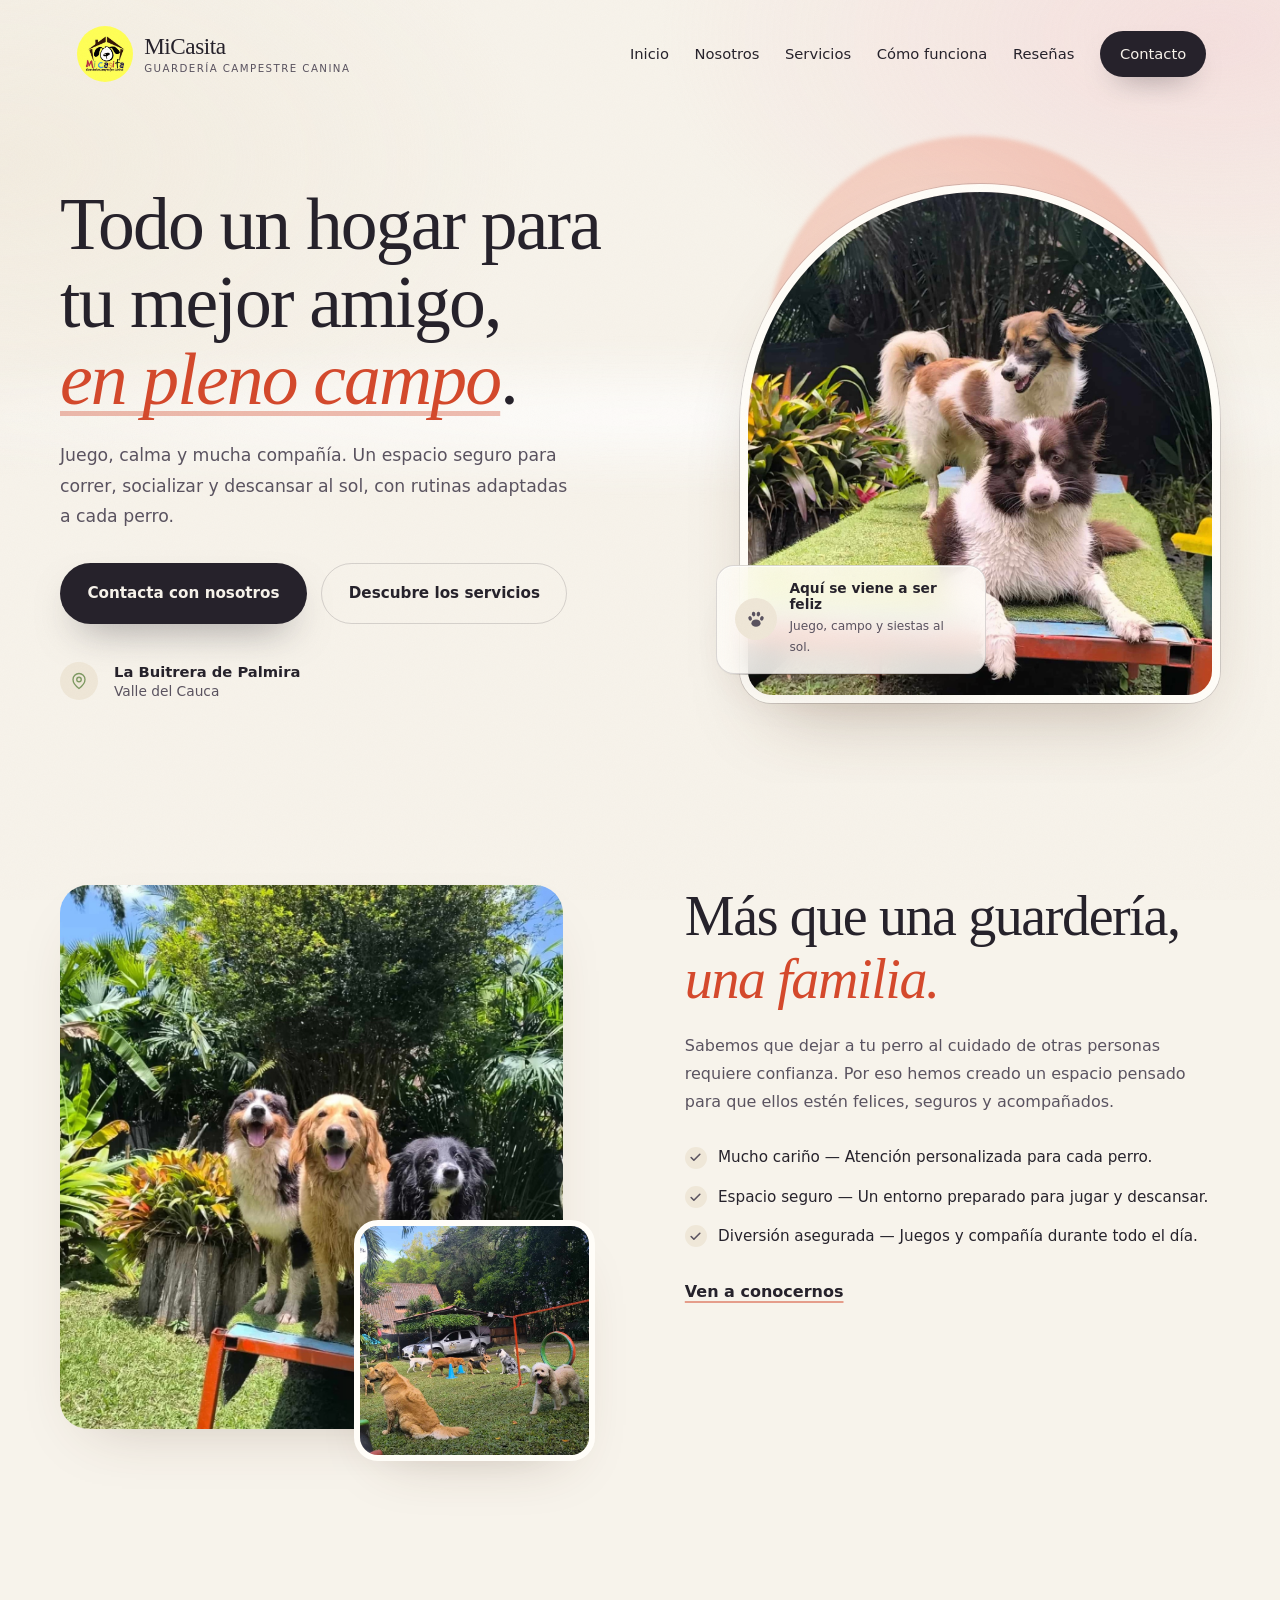
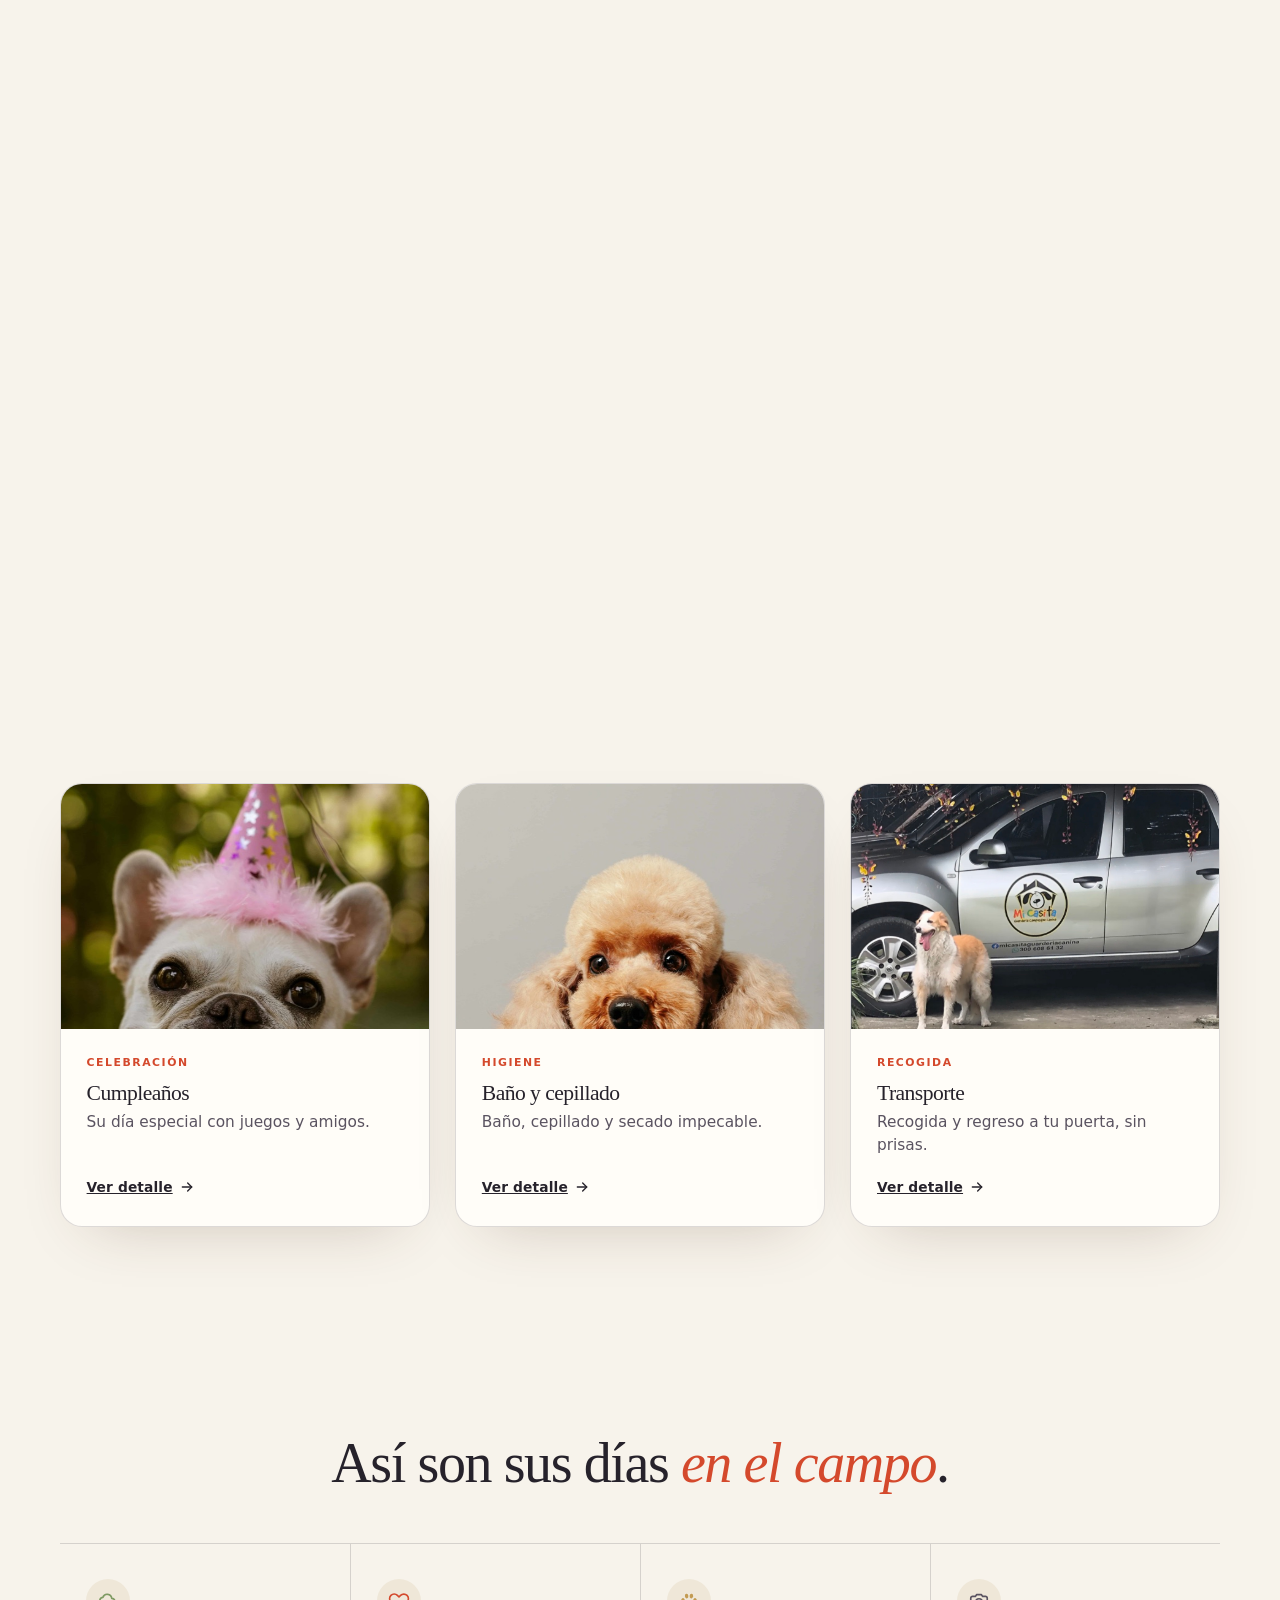
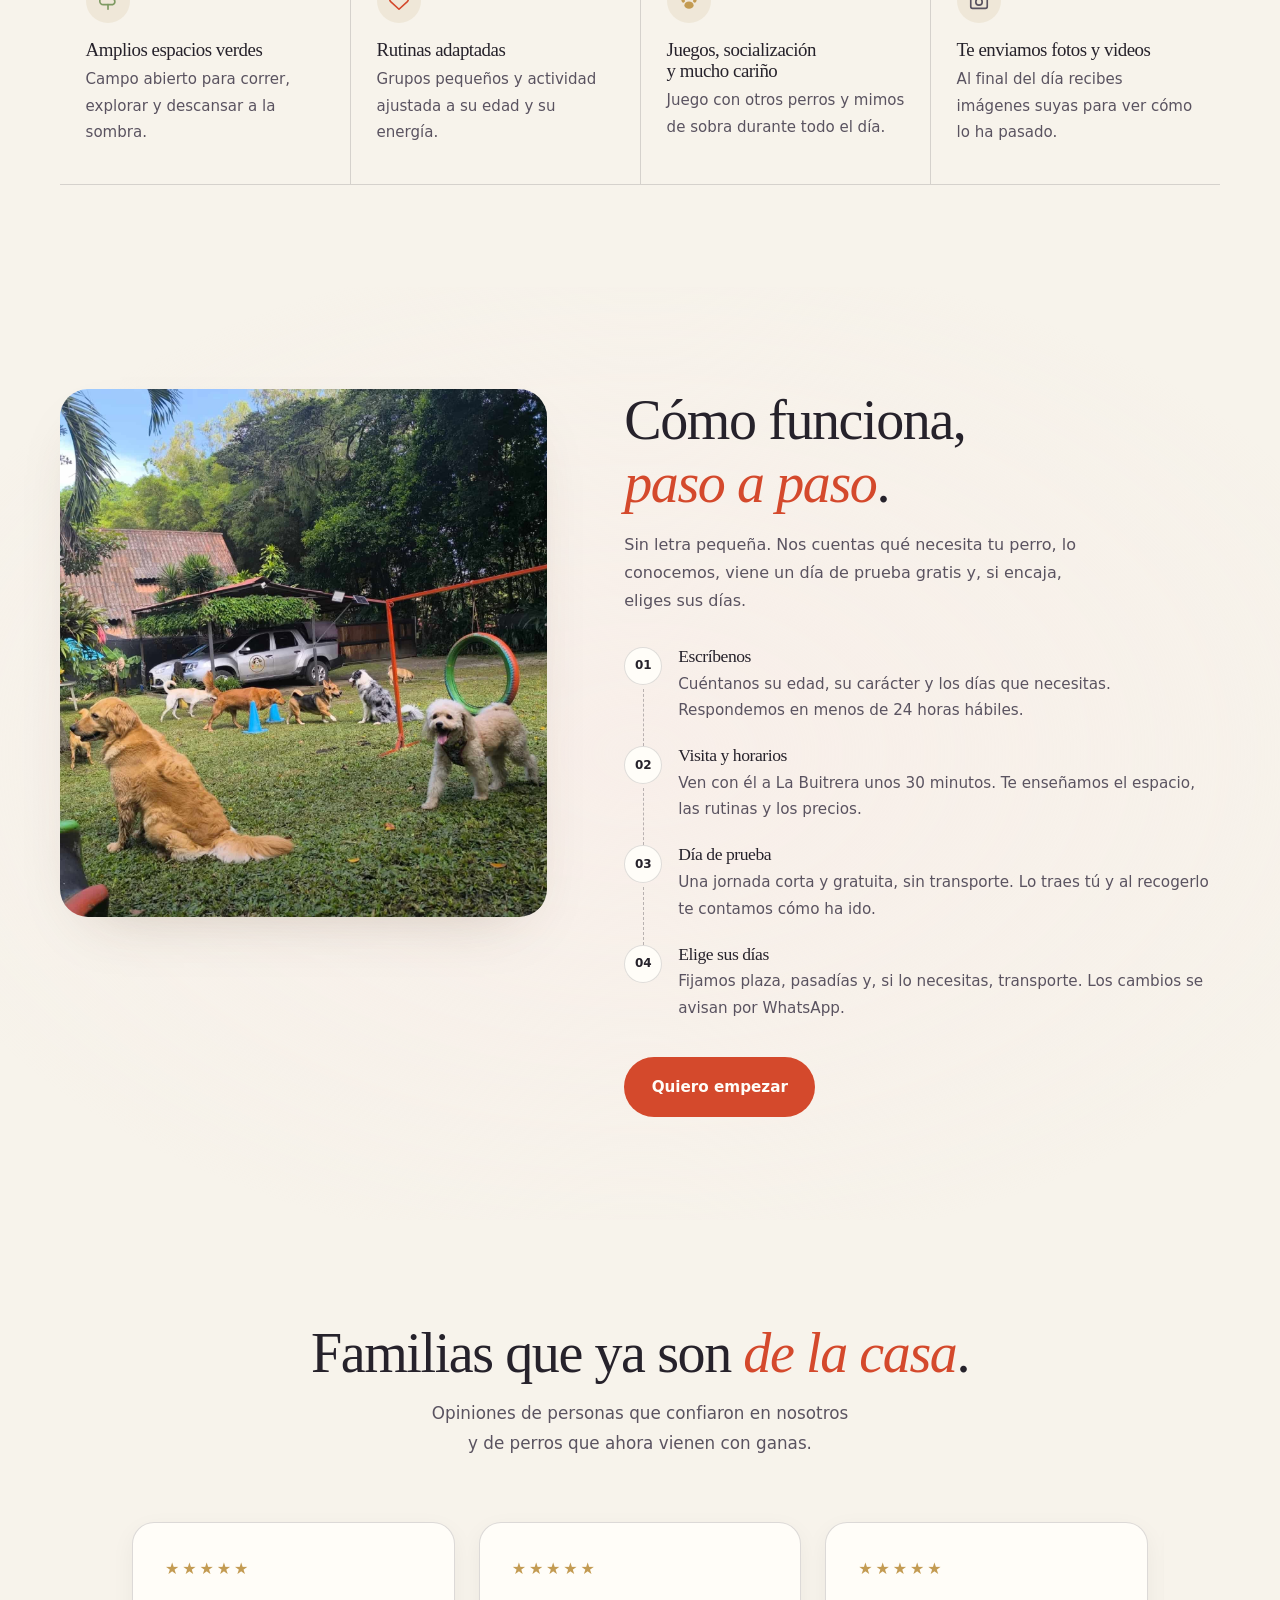
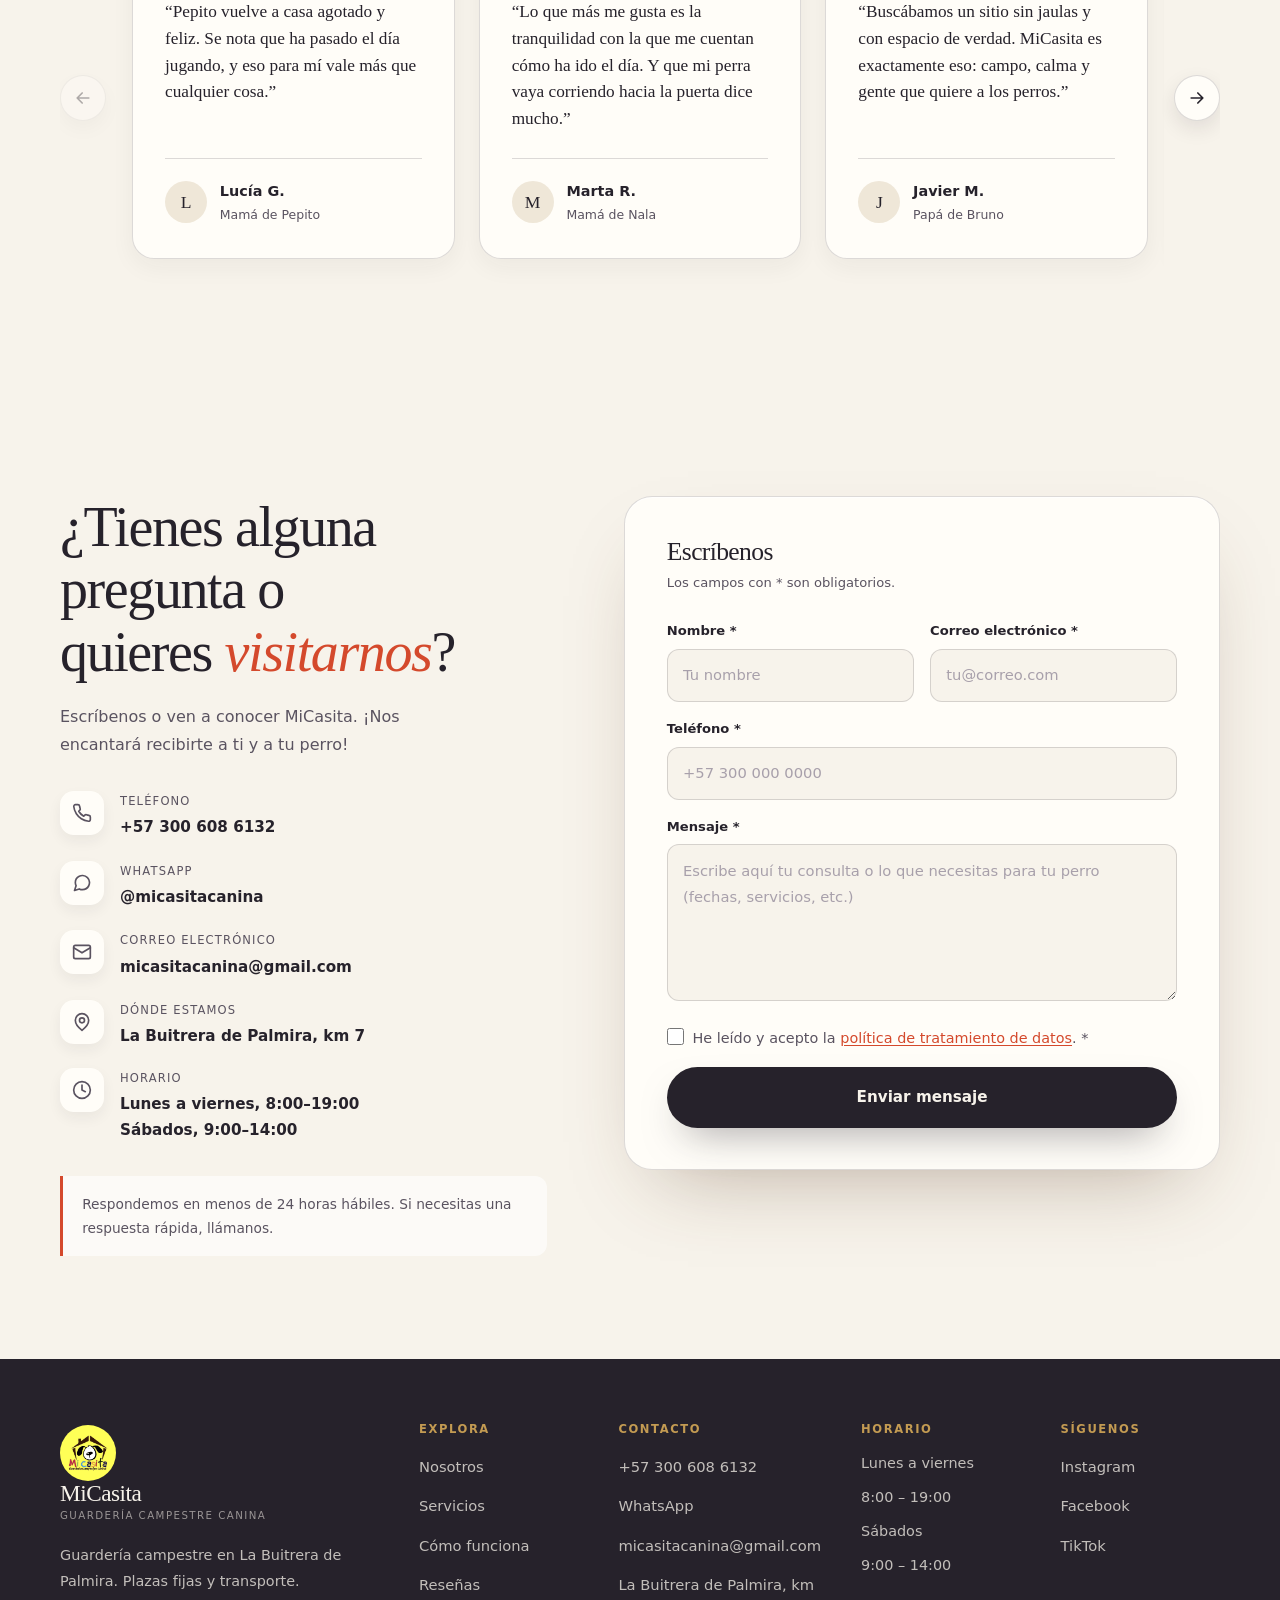
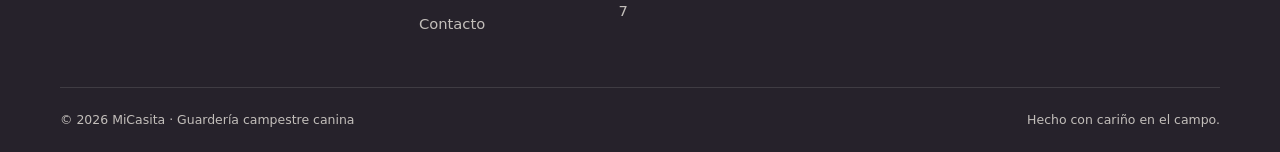
==== commit f6f75a82: "Mostrar el usuario @micasitacanina en el WhatsApp de contacto" ====
--- a/index.html
+++ b/index.html
@@ -547,7 +547,7 @@
               </span>
               <div>
                 <span>WhatsApp</span>
-                <a href="https://wa.me/573006086132" target="_blank" rel="noopener noreferrer">Escríbenos por WhatsApp</a>
+                <a href="https://wa.me/573006086132" target="_blank" rel="noopener noreferrer">@micasitacanina</a>
               </div>
             </li>
             <li>
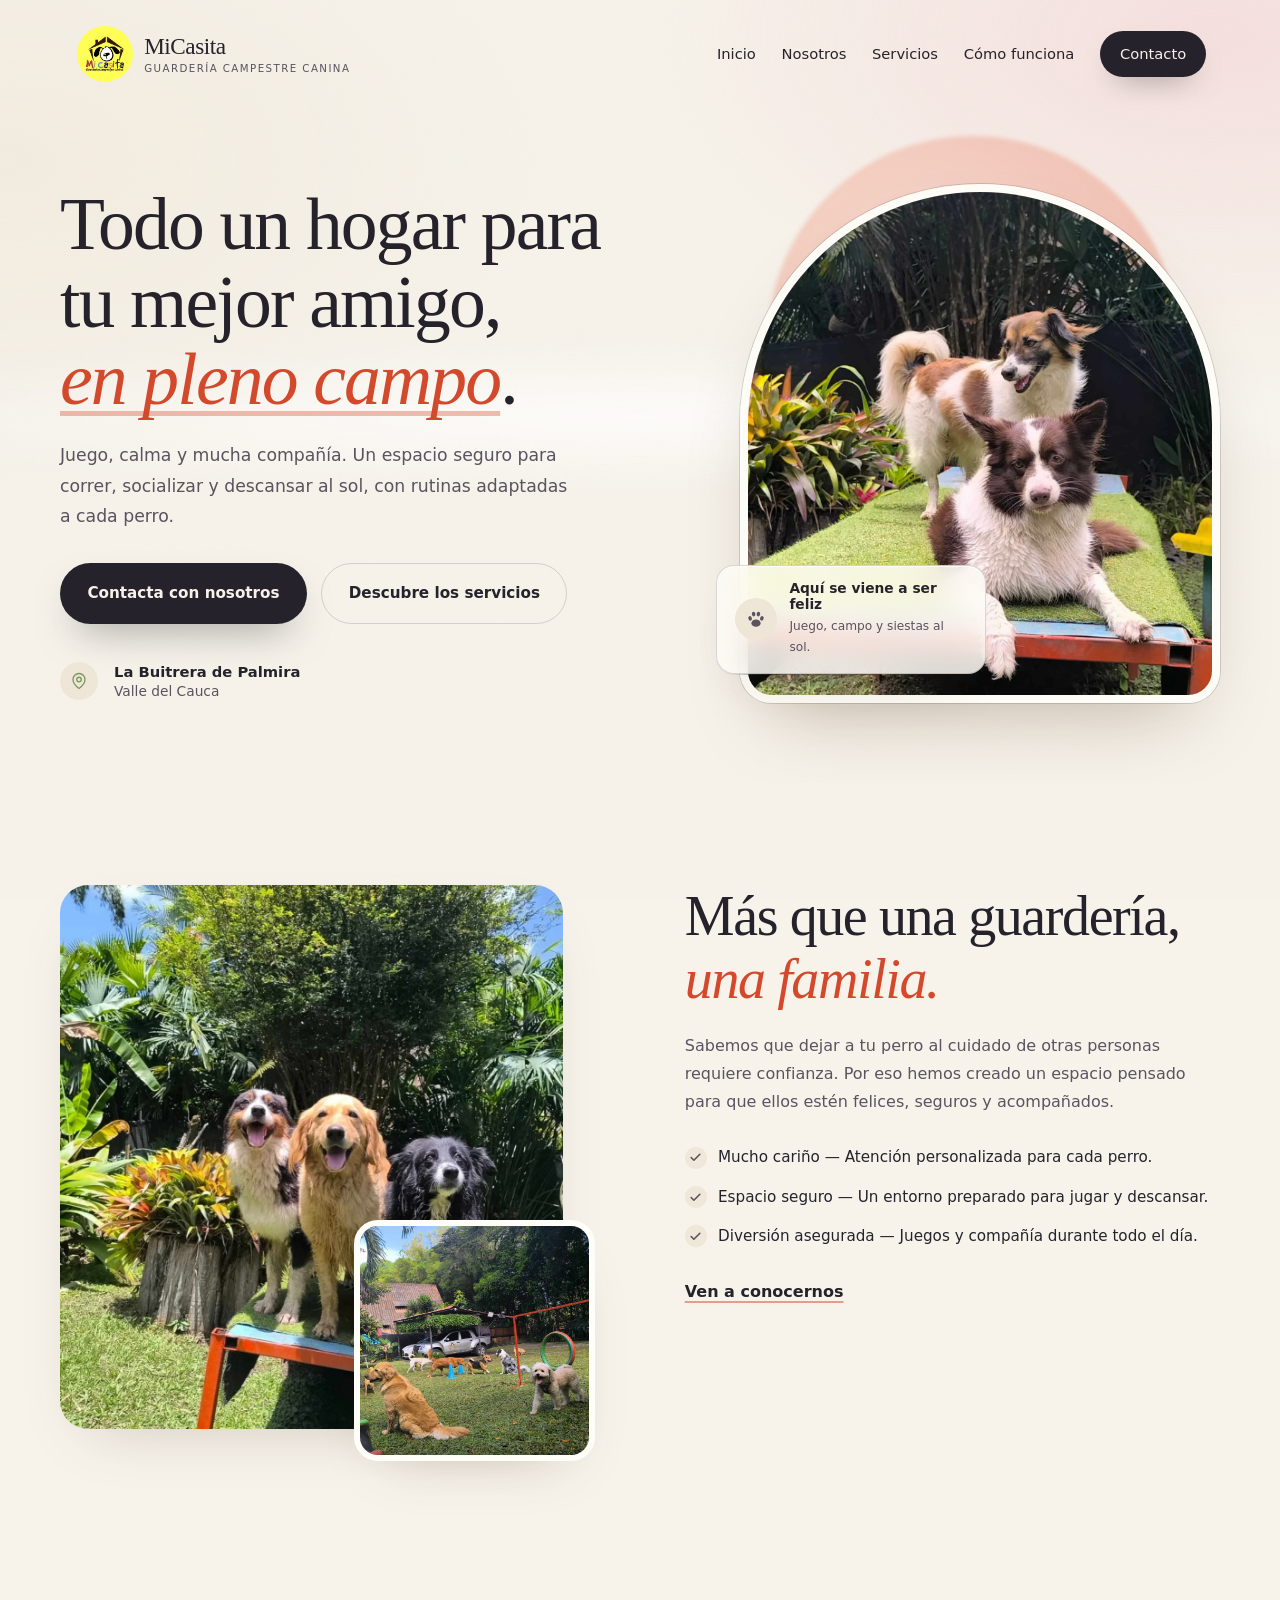
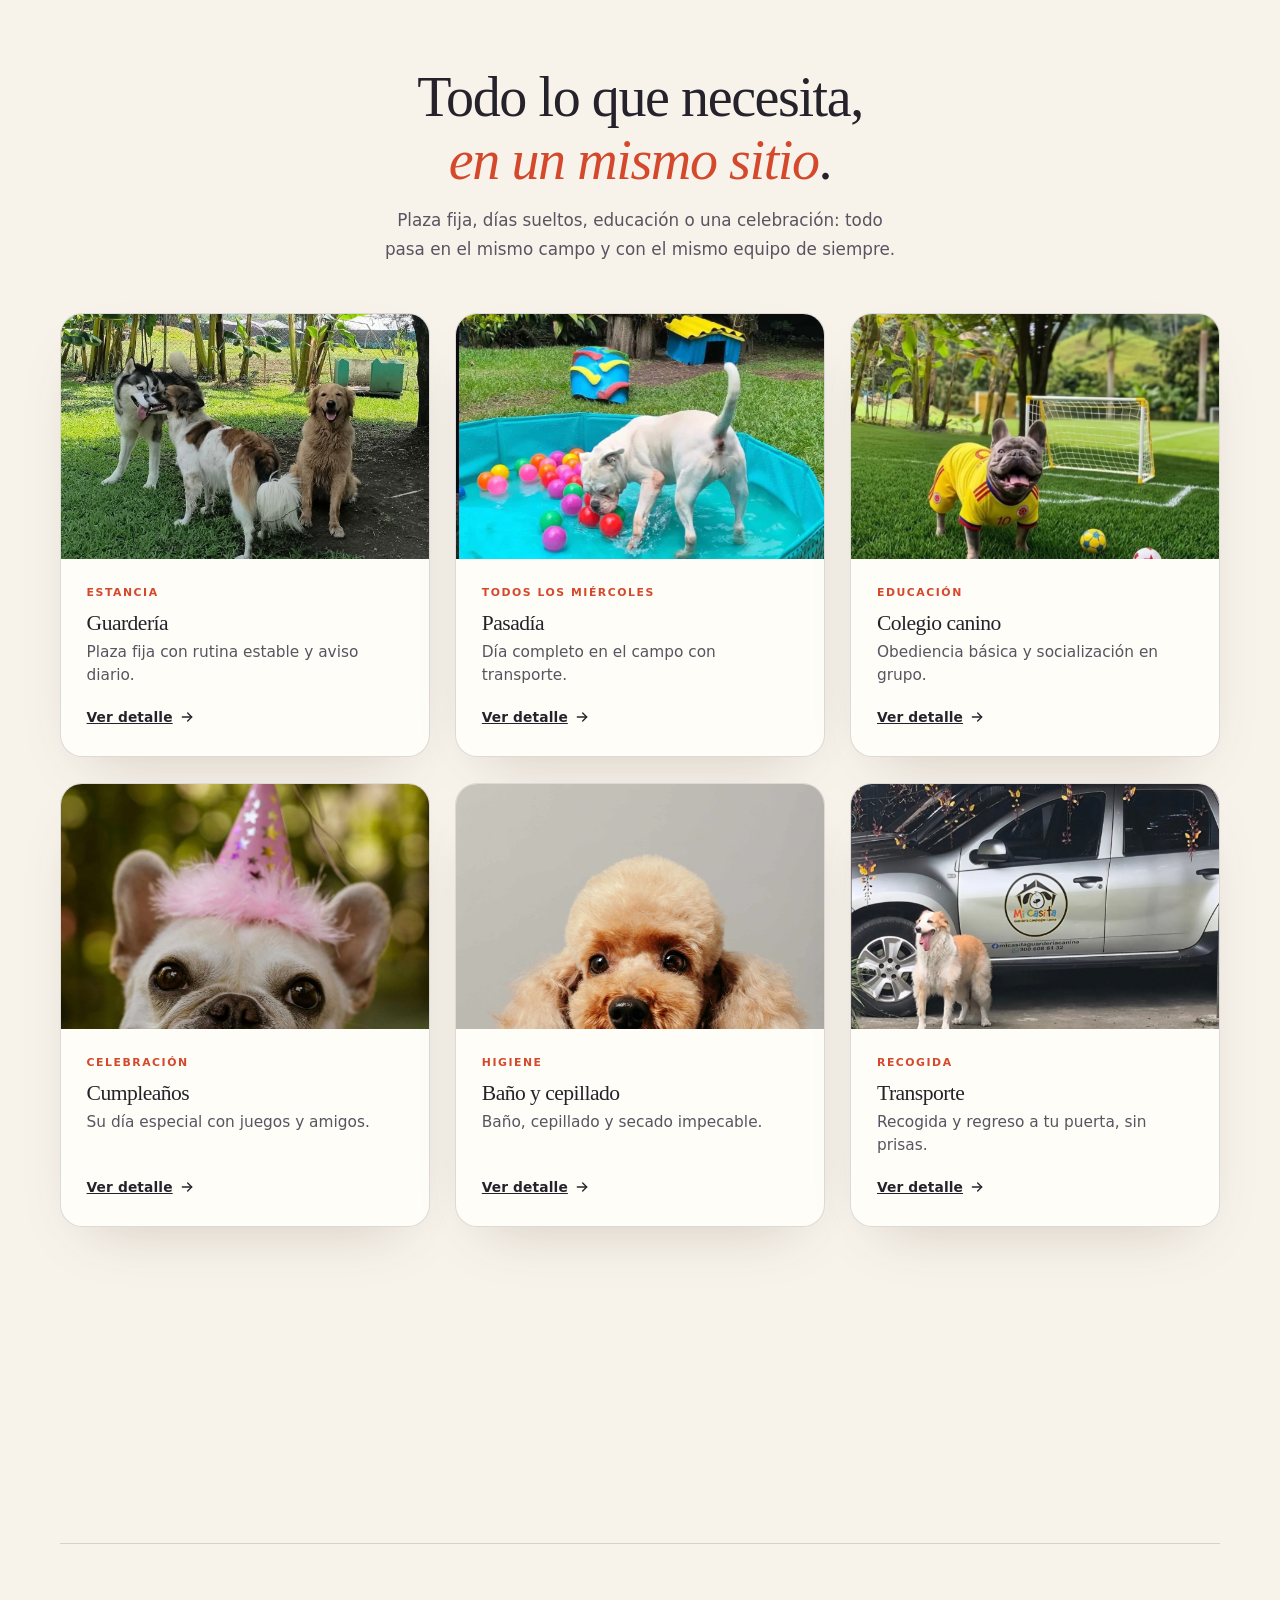
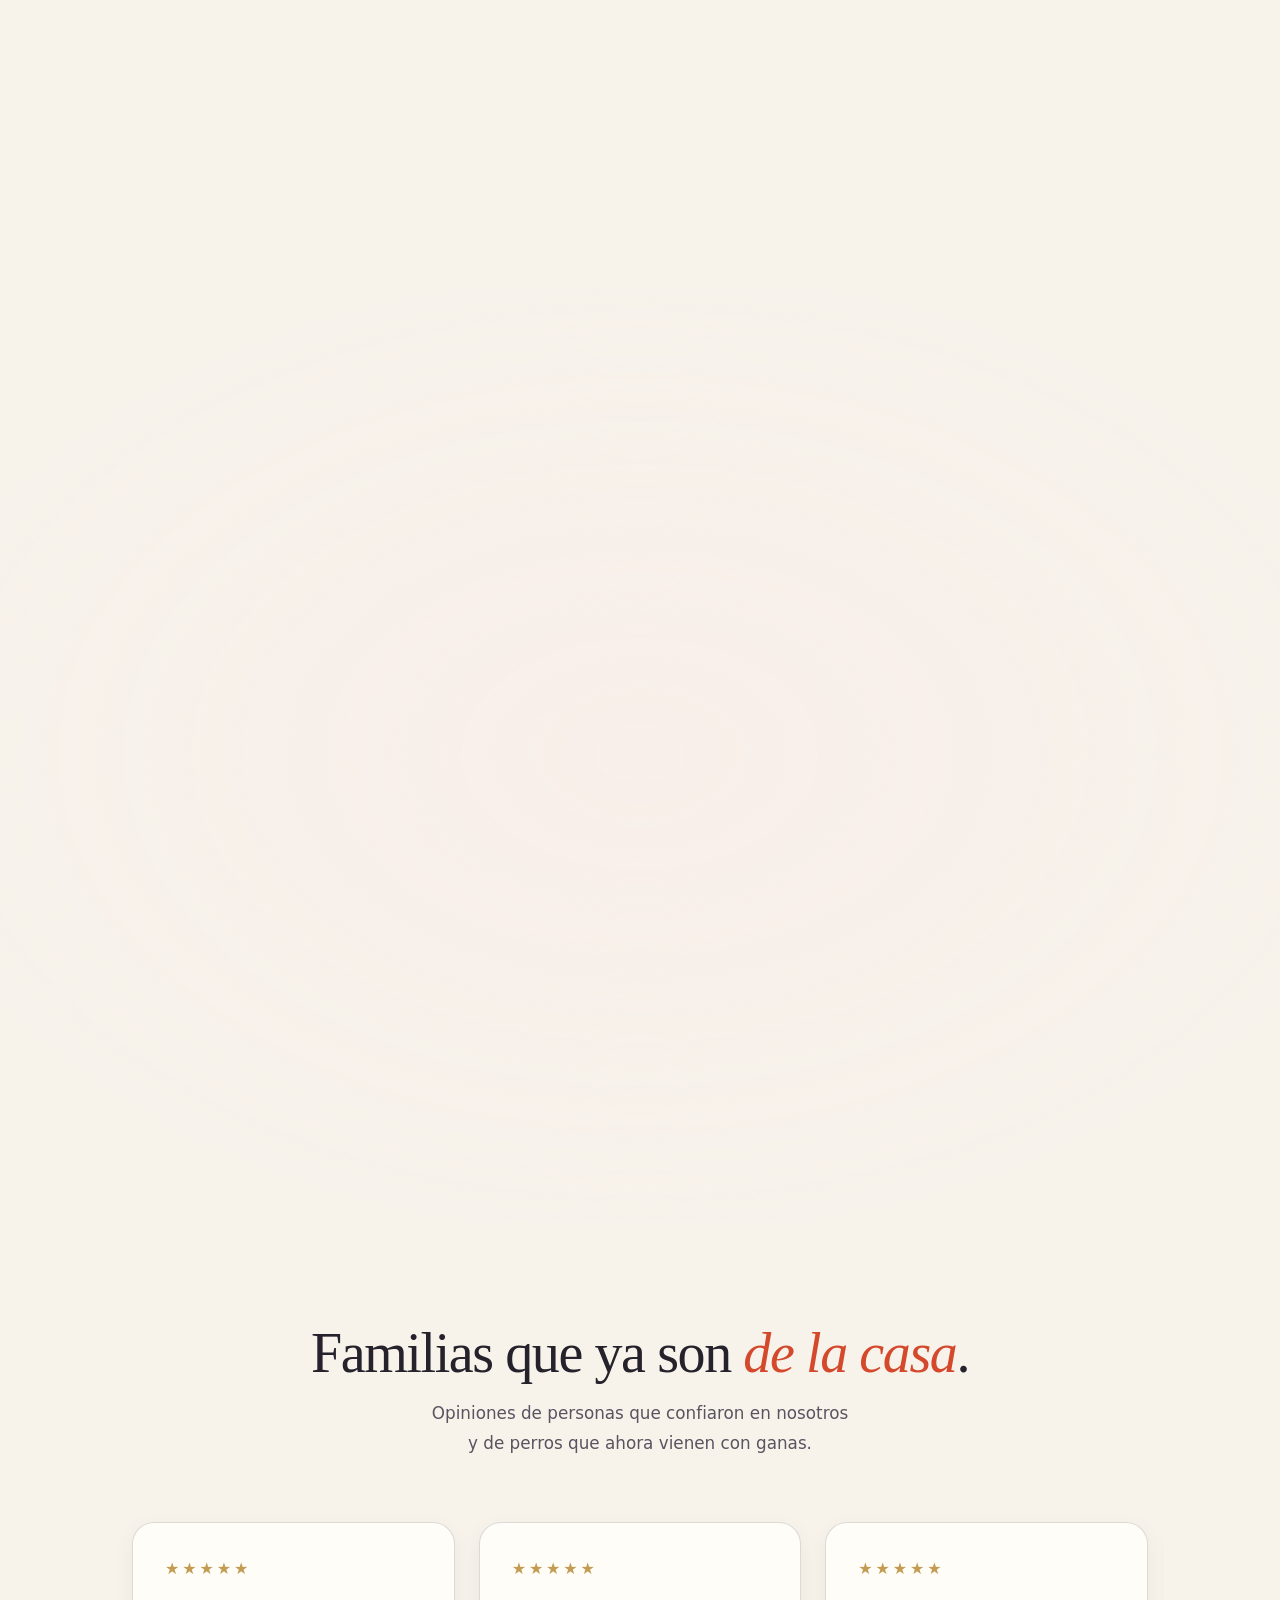
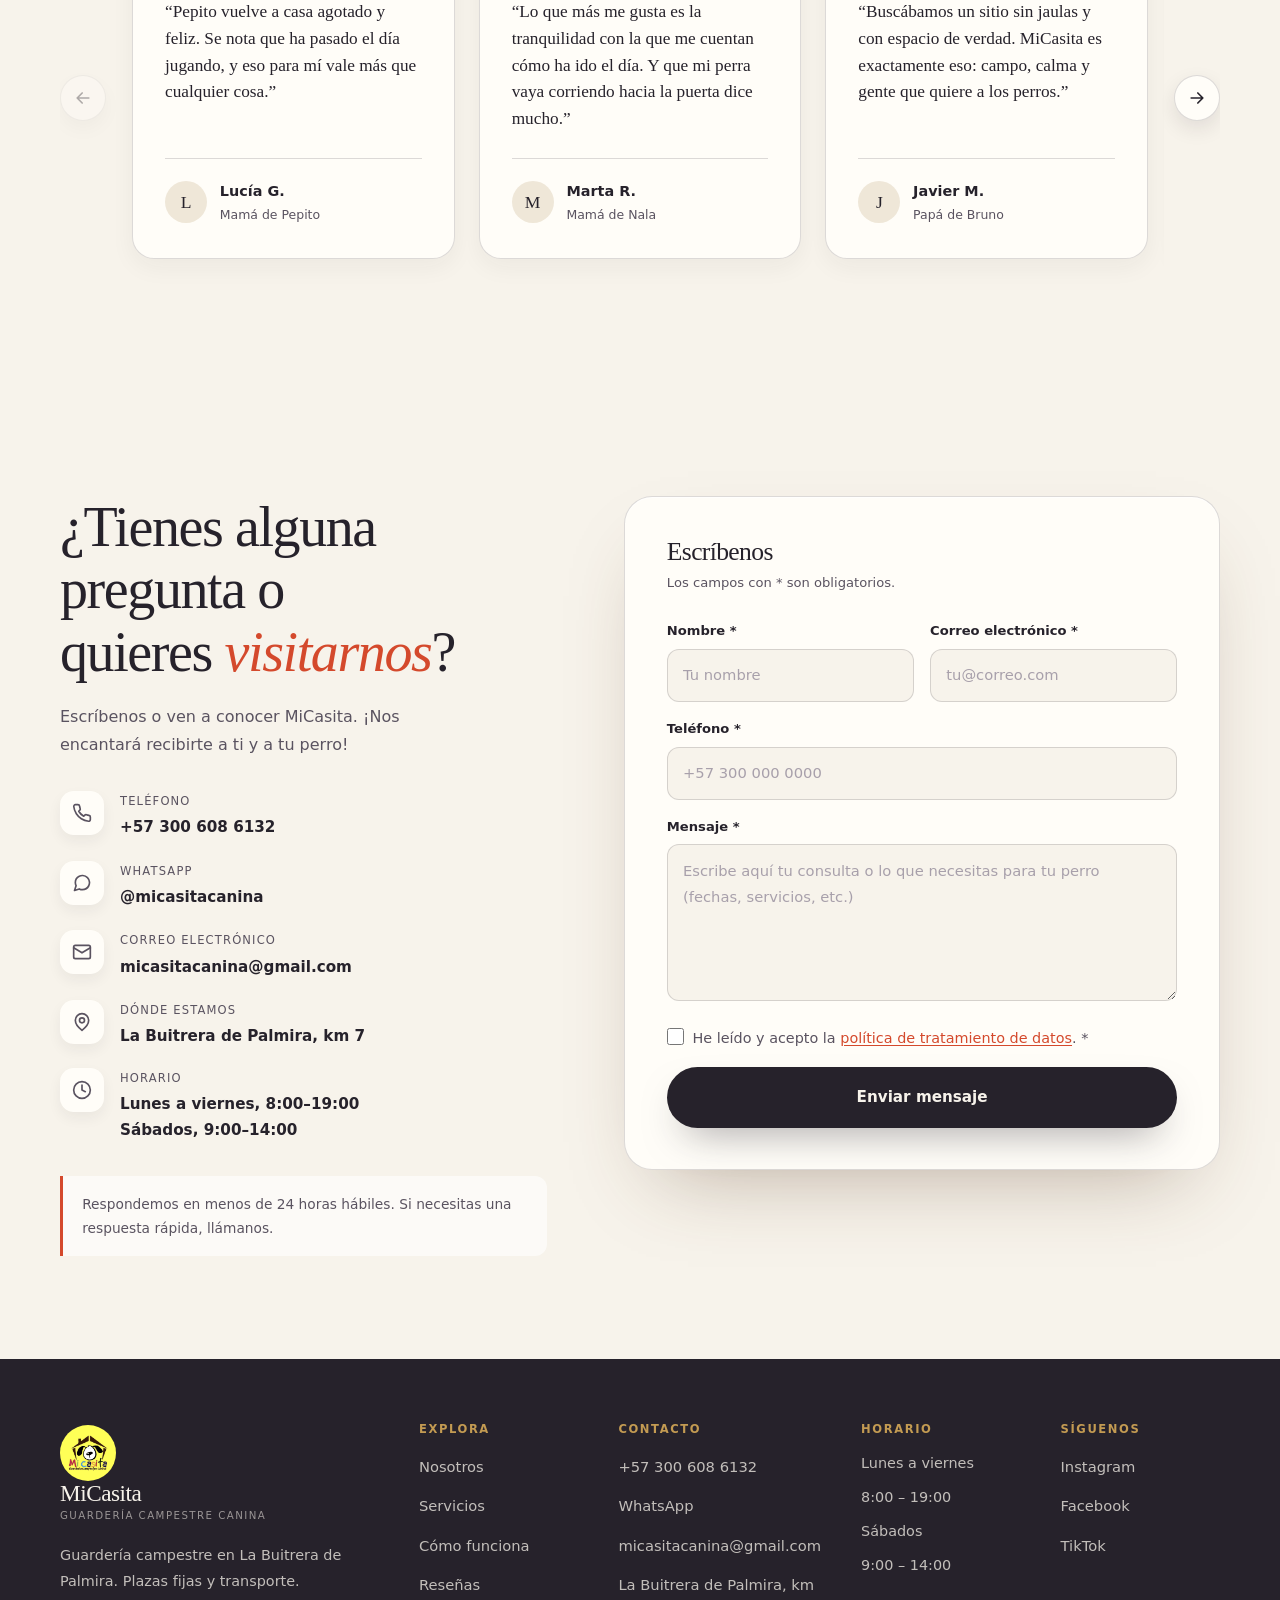
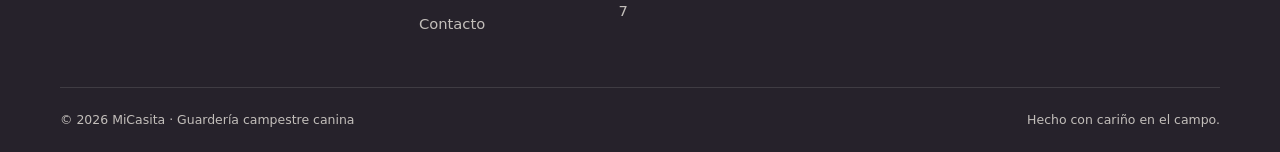
==== commit e7c06514: "Quitar Resenas del navbar en todas las paginas" ====
--- a/index.html
+++ b/index.html
@@ -27,7 +27,6 @@
         <a href="#nosotros">Nosotros</a>
         <a href="#servicios">Servicios</a>
         <a href="#como-funciona">Cómo funciona</a>
-        <a href="#resenas">Reseñas</a>
         <a class="nav__cta" href="#contacto">Contacto</a>
       </nav>
 
--- a/styles.css
+++ b/styles.css
@@ -1799,9 +1799,25 @@
 
 .service-detail__list li {
   display: flex;
+  align-items: flex-start;
   gap: 0.7rem;
   font-size: 0.95rem;
   color: var(--tinta-suave);
+}
+
+/* Mismo círculo con check que la lista de "Más que una guardería". */
+.service-detail__list li::before {
+  content: "";
+  flex: 0 0 auto;
+  width: 22px;
+  height: 22px;
+  margin-top: 0.15rem;
+  border-radius: 50%;
+  background-color: var(--verde-suave);
+  background-image: url("data:image/svg+xml,%3Csvg xmlns='http://www.w3.org/2000/svg' viewBox='0 0 24 24' fill='none' stroke='%235a5360' stroke-width='3' stroke-linecap='round' stroke-linejoin='round'%3E%3Cpath d='M20 6 9 17l-5-5'/%3E%3C/svg%3E");
+  background-repeat: no-repeat;
+  background-position: center;
+  background-size: 13px;
 }
 
 .service-detail__price {
@@ -1969,6 +1985,56 @@
   .feature-card {
     padding: 1.8rem 0.2rem 2rem;
   }
+}
+
+/* ---------- 11b. Vídeo y fotos de la ficha ---------- */
+.service-detail__media {
+  display: flex;
+  flex-direction: column;
+  gap: 0.9rem;
+}
+
+.service-detail__video {
+  margin: 0;
+  overflow: hidden;
+  aspect-ratio: 4 / 3;
+  border-radius: var(--radio);
+  box-shadow: var(--sombra);
+  background: var(--verde-bosque);
+}
+
+.service-detail__video video {
+  display: block;
+  width: 100%;
+  height: 100%;
+  object-fit: cover;
+}
+
+.service-detail__thumbs {
+  display: grid;
+  grid-template-columns: repeat(3, minmax(0, 1fr));
+  gap: 0.9rem;
+}
+
+.service-detail__thumbs a {
+  display: block;
+  overflow: hidden;
+  aspect-ratio: 1;
+  border: 1px solid var(--borde);
+  border-radius: calc(var(--radio) * 0.6);
+  background: var(--blanco);
+}
+
+.service-detail__thumbs img {
+  width: 100%;
+  height: 100%;
+  object-fit: cover;
+  transition: transform 0.7s var(--curva);
+}
+
+.service-detail__thumbs a:hover img,
+.service-detail__thumbs a:focus-visible img {
+  transform: scale(1.07);
 }
 
 /* ---------- 12. Movimiento y aparición ---------- */
